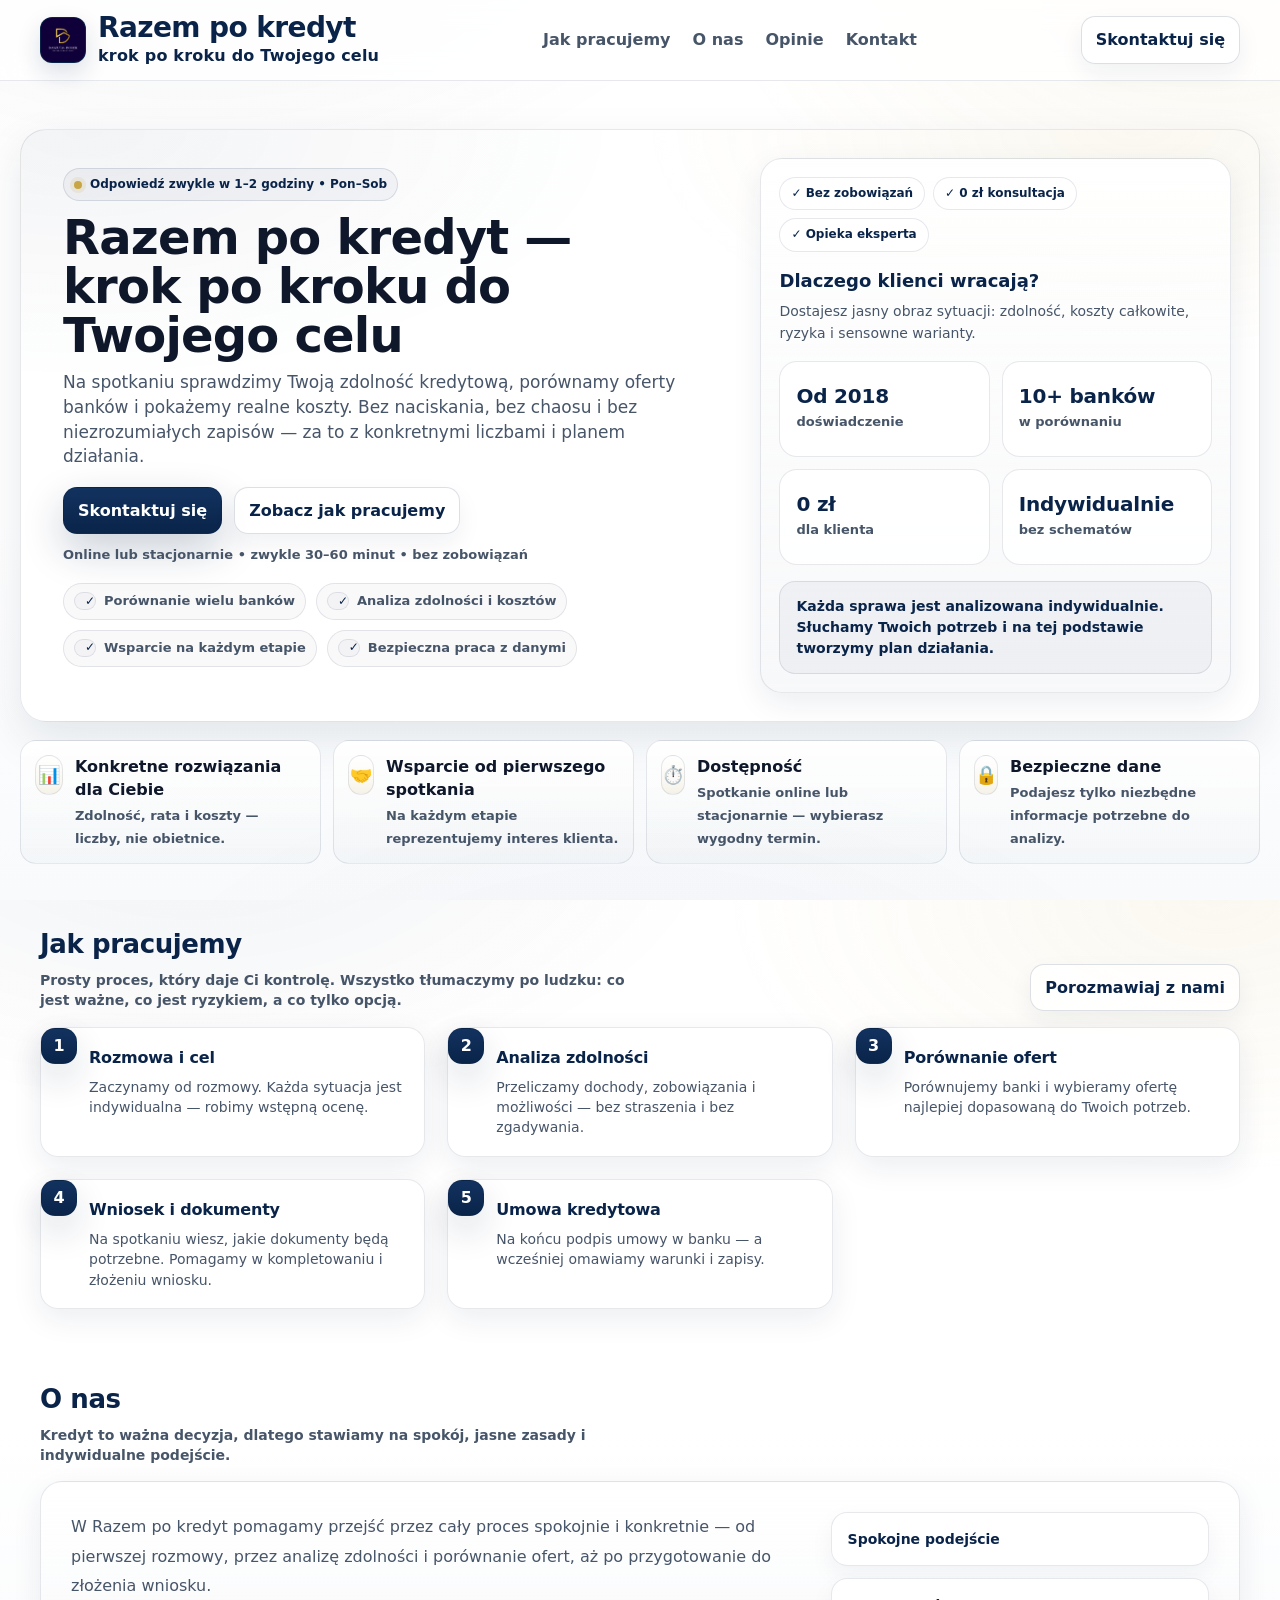
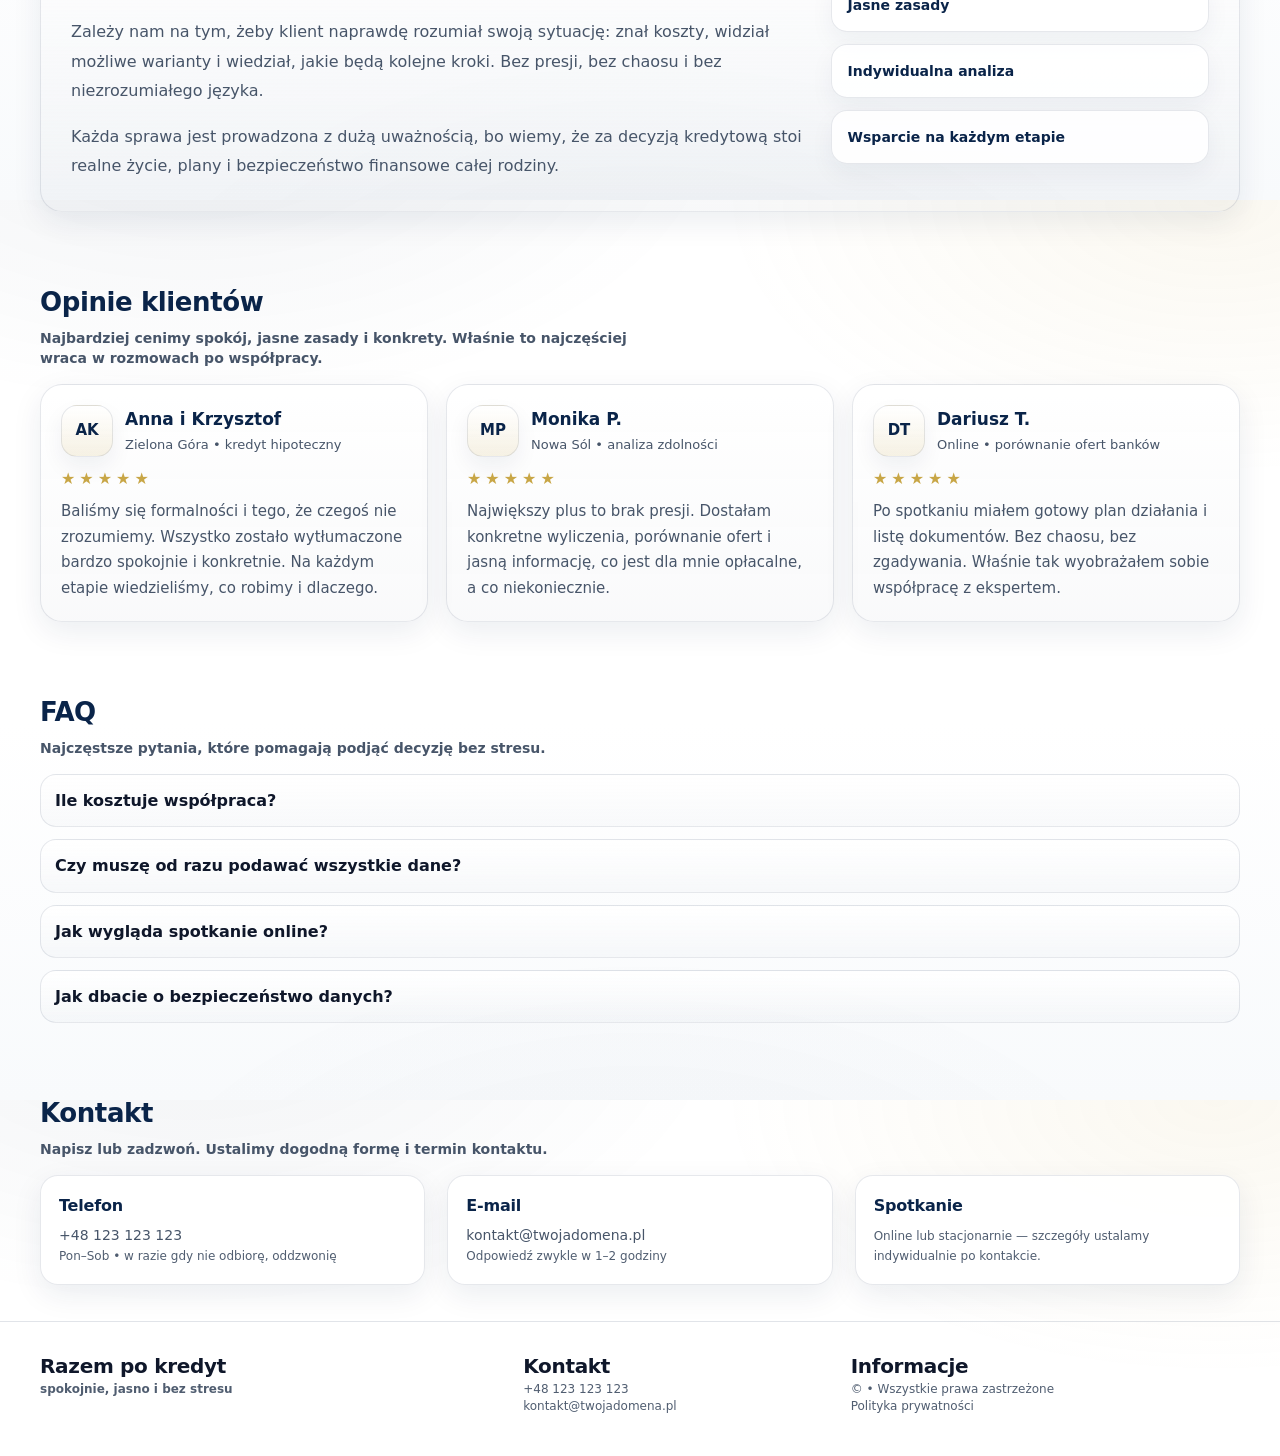
==== index.html @ 9213e297 "Update hero section headings and notes for clarity" ====
<!doctype html>
<html lang="pl">
<head>
  <meta charset="utf-8" />
  <meta name="viewport" content="width=device-width, initial-scale=1" />
  <title>Razem po kredyt — ekspert kredytowy | Wsparcie kredytowe</title>
  <meta name="description" content="Razem po kredyt — spokojne, jasne i konkretne wsparcie eksperta kredytowego. Sprawdź zdolność, porównaj oferty i podejmij świadomą decyzję." />
  <meta name="theme-color" content="#ffffff" />

  <link rel="preconnect" href="https://fonts.gstatic.com" crossorigin>
  <link rel="stylesheet" href="./assets/css/style.css" />
</head>

<body>
<header>
  <div class="container">
    <div class="nav">
      <a class="brand" href="#start" aria-label="Strona główna">
        <img src="./assets/logoJPG.jpg" alt="Razem po kredyt" class="logo" />
        <div class="brand-copy">
          <span class="brand-name">Razem po kredyt</span>
          <small>krok po kroku do Twojego celu</small>
        </div>
      </a>

      <nav aria-label="Nawigacja">
        <ul>
          <li><a href="#jak">Jak pracujemy</a></li>
          <li><a href="#o-nas">O nas</a></li>
          <li><a href="#opinie">Opinie</a></li>
          <li><a href="#kontakt">Kontakt</a></li>
        </ul>
      </nav>

      <div class="nav-actions">
        <a class="btn" href="#kontakt">Skontaktuj się</a>
      </div>
    </div>
  </div>
</header>

<main id="start">
  <!-- HERO -->
  <div class="container hero">
    <div class="hero-card">
      <div class="row grid-2 hero-grid">
        <div class="hero-inner">
          <span class="pill"><span class="dot"></span> Odpowiedź zwykle w 1–2 godziny • Pon–Sob</span>

          <h1>Razem po kredyt — krok po kroku do Twojego celu</h1>

          <p class="lead">
            Na spotkaniu sprawdzimy Twoją zdolność kredytową, porównamy oferty banków i pokażemy realne koszty.
            Bez naciskania, bez chaosu i bez niezrozumiałych zapisów — za to z konkretnymi liczbami i planem działania.
          </p>

          <div class="hero-actions">
            <a class="btn btn-primary" href="#kontakt" id="cta-book">Skontaktuj się</a>
            <a class="btn" href="#jak">Zobacz jak pracujemy</a>
          </div>

          <p class="hero-microcopy">Online lub stacjonarnie • zwykle 30–60 minut • bez zobowiązań</p>

          <div class="hero-badges" aria-label="Najważniejsze korzyści">
            <span><span class="check">✓</span>Porównanie wielu banków</span>
            <span><span class="check">✓</span>Analiza zdolności i kosztów</span>
            <span><span class="check">✓</span>Wsparcie na każdym etapie</span>
            <span><span class="check">✓</span>Bezpieczna praca z danymi</span>
          </div>
        </div>

        <aside class="hero-side">
          <div class="hero-side-panel">
            <div class="hero-trust-mini">
              <span>✓ Bez zobowiązań</span>
              <span>✓ 0 zł konsultacja</span>
              <span>✓ Opieka eksperta</span>
            </div>

            <div class="hero-panel-head">
              <h3>Dlaczego klienci wracają?</h3>
              <p>
                Dostajesz jasny obraz sytuacji: zdolność, koszty całkowite, ryzyka i sensowne warianty.
              </p>
            </div>

            <div class="hero-stats-grid" aria-label="Najważniejsze atuty">
              <div class="hero-stat">
                <b>Od 2018</b>
                <span>doświadczenie</span>
              </div>
              <div class="hero-stat">
                <b>10+ banków</b>
                <span>w porównaniu</span>
              </div>
              <div class="hero-stat">
                <b>0 zł</b>
                <span>dla klienta</span>
              </div>
              <div class="hero-stat">
                <b>Indywidualnie</b>
                <span>bez schematów</span>
              </div>
            </div>

            <div class="hero-panel-note">
              Każda sprawa jest analizowana indywidualnie. Słuchamy Twoich potrzeb i na tej podstawie tworzymy plan działania.
            </div>
          </div>
        </aside>
      </div>
    </div>

    <!-- Trust strip -->
    <div class="trust">
      <div class="trust-strip" aria-label="Zaufanie i bezpieczeństwo">
        <div class="trust-item">
          <div class="icon" aria-hidden="true">📊</div>
          <div>
            <b>Konkretne rozwiązania dla Ciebie</b>
            <span>Zdolność, rata i koszty — liczby, nie obietnice.</span>
          </div>
        </div>

        <div class="trust-item">
          <div class="icon" aria-hidden="true">🤝</div>
          <div>
            <b>Wsparcie od pierwszego spotkania</b>
            <span>Na każdym etapie reprezentujemy interes klienta.</span>
          </div>
        </div>

        <div class="trust-item">
          <div class="icon" aria-hidden="true">⏱️</div>
          <div>
            <b>Dostępność</b>
            <span>Spotkanie online lub stacjonarnie — wybierasz wygodny termin.</span>
          </div>
        </div>

        <div class="trust-item rodo">
          <div class="icon" aria-hidden="true">🔒</div>
          <div>
            <b>Bezpieczne dane</b>
            <span>Podajesz tylko niezbędne informacje potrzebne do analizy.</span>
          </div>
        </div>
      </div>
    </div>
  </div>

  <!-- JAK PRACUJEMY -->
  <section id="jak">
    <div class="container">
      <div class="section-title">
        <div>
          <h2>Jak pracujemy</h2>
          <p class="subtitle">
            Prosty proces, który daje Ci kontrolę. Wszystko tłumaczymy po ludzku: co jest ważne, co jest ryzykiem, a co tylko opcją.
          </p>
        </div>
        <a class="btn" href="#kontakt">Porozmawiaj z nami</a>
      </div>

      <div class="row grid-3 steps">
        <div class="card step">
          <h3>Rozmowa i cel</h3>
          <p>Zaczynamy od rozmowy. Każda sytuacja jest indywidualna — robimy wstępną ocenę.</p>
        </div>
        <div class="card step">
          <h3>Analiza zdolności</h3>
          <p>Przeliczamy dochody, zobowiązania i możliwości — bez straszenia i bez zgadywania.</p>
        </div>
        <div class="card step">
          <h3>Porównanie ofert</h3>
          <p>Porównujemy banki i wybieramy ofertę najlepiej dopasowaną do Twoich potrzeb.</p>
        </div>
        <div class="card step">
          <h3>Wniosek i dokumenty</h3>
          <p>Na spotkaniu wiesz, jakie dokumenty będą potrzebne. Pomagamy w kompletowaniu i złożeniu wniosku.</p>
        </div>
        <div class="card step">
          <h3>Umowa kredytowa</h3>
          <p>Na końcu podpis umowy w banku — a wcześniej omawiamy warunki i zapisy.</p>
        </div>
      </div>
    </div>
  </section>

  <!-- O NAS -->
  <section id="o-nas">
    <div class="container">
      <div class="section-title">
        <div>
          <h2>O nas</h2>
          <p class="subtitle">
            Kredyt to ważna decyzja, dlatego stawiamy na spokój, jasne zasady i indywidualne podejście.
          </p>
        </div>
      </div>

      <div class="about-card">
        <div class="about-content">
          <p>
            W Razem po kredyt pomagamy przejść przez cały proces spokojnie i konkretnie — od pierwszej rozmowy,
            przez analizę zdolności i porównanie ofert, aż po przygotowanie do złożenia wniosku.
          </p>

          <p>
            Zależy nam na tym, żeby klient naprawdę rozumiał swoją sytuację: znał koszty, widział możliwe warianty
            i wiedział, jakie będą kolejne kroki. Bez presji, bez chaosu i bez niezrozumiałego języka.
          </p>

          <p>
            Każda sprawa jest prowadzona z dużą uważnością, bo wiemy, że za decyzją kredytową stoi realne życie,
            plany i bezpieczeństwo finansowe całej rodziny.
          </p>
        </div>

        <div class="about-badges" aria-label="Najważniejsze wartości">
          <span>Spokojne podejście</span>
          <span>Jasne zasady</span>
          <span>Indywidualna analiza</span>
          <span>Wsparcie na każdym etapie</span>
        </div>
      </div>
    </div>
  </section>

  <!-- OPINIE -->
  <section id="opinie">
    <div class="container">
      <div class="section-title">
        <div>
          <h2>Opinie klientów</h2>
          <p class="subtitle">
            Najbardziej cenimy spokój, jasne zasady i konkrety. Właśnie to najczęściej wraca w rozmowach po współpracy.
          </p>
        </div>
      </div>

      <div class="testimonials-grid">
        <article class="testimonial-card">
          <div class="testimonial-top">
            <div class="testimonial-avatar" aria-hidden="true">AK</div>
            <div>
              <h3>Anna i Krzysztof</h3>
              <p class="testimonial-meta">Zielona Góra • kredyt hipoteczny</p>
            </div>
          </div>

          <div class="testimonial-stars" aria-label="Ocena 5 na 5">
            <span>★</span><span>★</span><span>★</span><span>★</span><span>★</span>
          </div>

          <p class="testimonial-text">
            Baliśmy się formalności i tego, że czegoś nie zrozumiemy. Wszystko zostało wytłumaczone bardzo spokojnie i konkretnie.
            Na każdym etapie wiedzieliśmy, co robimy i dlaczego.
          </p>
        </article>

        <article class="testimonial-card">
          <div class="testimonial-top">
            <div class="testimonial-avatar" aria-hidden="true">MP</div>
            <div>
              <h3>Monika P.</h3>
              <p class="testimonial-meta">Nowa Sól • analiza zdolności</p>
            </div>
          </div>

          <div class="testimonial-stars" aria-label="Ocena 5 na 5">
            <span>★</span><span>★</span><span>★</span><span>★</span><span>★</span>
          </div>

          <p class="testimonial-text">
            Największy plus to brak presji. Dostałam konkretne wyliczenia, porównanie ofert i jasną informację,
            co jest dla mnie opłacalne, a co niekoniecznie.
          </p>
        </article>

        <article class="testimonial-card">
          <div class="testimonial-top">
            <div class="testimonial-avatar" aria-hidden="true">DT</div>
            <div>
              <h3>Dariusz T.</h3>
              <p class="testimonial-meta">Online • porównanie ofert banków</p>
            </div>
          </div>

          <div class="testimonial-stars" aria-label="Ocena 5 na 5">
            <span>★</span><span>★</span><span>★</span><span>★</span><span>★</span>
          </div>

          <p class="testimonial-text">
            Po spotkaniu miałem gotowy plan działania i listę dokumentów. Bez chaosu, bez zgadywania.
            Właśnie tak wyobrażałem sobie współpracę z ekspertem.
          </p>
        </article>
      </div>
    </div>
  </section>

  <!-- FAQ -->
  <section id="faq">
    <div class="container">
      <div class="section-title">
        <div>
          <h2>FAQ</h2>
          <p class="subtitle">Najczęstsze pytania, które pomagają podjąć decyzję bez stresu.</p>
        </div>
      </div>

      <div class="row gap12">
        <details>
          <summary>Ile kosztuje współpraca?</summary>
          <p>Konsultacja jest bezpłatna. Wynagrodzenie pokrywa bank — dla klienta to 0 zł.</p>
        </details>
        <details>
          <summary>Czy muszę od razu podawać wszystkie dane?</summary>
          <p>Nie. Na start wystarczą ogólne informacje — resztę doprecyzujemy na spotkaniu.</p>
        </details>
        <details>
          <summary>Jak wygląda spotkanie online?</summary>
          <p>Spotkanie online lub stacjonarnie wygląda tak samo: analizujemy sytuację, liczymy zdolność i ustalamy kolejne kroki.</p>
        </details>
        <details>
          <summary>Jak dbacie o bezpieczeństwo danych?</summary>
          <p>Dane wykorzystujemy wyłącznie do przygotowania analizy i przedstawienia ofert. Przekazujesz tylko tyle, ile jest potrzebne.</p>
        </details>
      </div>
    </div>
  </section>

  <!-- CONTACT -->
  <section id="kontakt">
    <div class="container">
      <div class="section-title">
        <div>
          <h2>Kontakt</h2>
          <p class="subtitle">Napisz lub zadzwoń. Ustalimy dogodną formę i termin kontaktu.</p>
        </div>
      </div>

      <div class="row grid-3">
        <div class="card">
          <h3>Telefon</h3>
          <p><a class="mutedlink" href="tel:+48123123123">+48 123 123 123</a><br><span class="tiny">Pon–Sob • w razie gdy nie odbiorę, oddzwonię</span></p>
        </div>
        <div class="card">
          <h3>E-mail</h3>
          <p><a class="mutedlink" href="mailto:kontakt@twojadomena.pl">kontakt@twojadomena.pl</a><br><span class="tiny">Odpowiedź zwykle w 1–2 godziny</span></p>
        </div>
        <div class="card">
          <h3>Spotkanie</h3>
          <p><span class="tiny">Online lub stacjonarnie — szczegóły ustalamy indywidualnie po kontakcie.</span></p>
        </div>
      </div>
    </div>
  </section>
</main>

<footer>
  <div class="container">
    <div class="footer-grid">
      <div>
        <b>Razem po kredyt</b>
        <div class="tiny"><strong>spokojnie, jasno i bez stresu</strong></div>
      </div>

      <div>
        <b>Kontakt</b>
        <div class="tiny">
          <a class="mutedlink" href="tel:+48123123123">+48 123 123 123</a><br>
          <a class="mutedlink" href="mailto:kontakt@twojadomena.pl">kontakt@twojadomena.pl</a>
        </div>
      </div>

      <div>
        <b>Informacje</b>
        <div class="tiny">
          © <span id="year"></span> • Wszystkie prawa zastrzeżone<br>
          <a class="mutedlink" href="./polityka-prywatnosci/">Polityka prywatności</a>
        </div>
      </div>
    </div>
  </div>
</footer>

<a id="toTop" class="btn top" href="#start" aria-label="Do góry">↑ Do góry</a>

<script src="./assets/js/main.js"></script>
</body>
</html>
---- assets/css/style.css ----
:root{
  --bg: #ffffff;
  --surface: #ffffff;
  --surface2: #f8fafc;
  --text: #0f172a;
  --muted: #475569;
  --line: rgba(10,36,73,.12);

  --accent: #0a2449;
  --accent2: #c8a646;
  --accent-soft: rgba(10,36,73,.06);
  --accent-soft-2: rgba(200,166,70,.10);

  --shadow: 0 18px 45px rgba(10,36,73,.10);
  --shadow2: 0 10px 30px rgba(10,36,73,.08);

  --radius: 18px;
  --radius2: 26px;
  --max: 1240px;
}

* { box-sizing: border-box; }
html, body { height: 100%; }

body{
  margin: 0;
  font-family: ui-sans-serif, system-ui, -apple-system, Segoe UI, Roboto, "Helvetica Neue", Arial, "Noto Sans", "Liberation Sans", sans-serif;
  color: var(--text);
  background:
    radial-gradient(900px 500px at 15% -10%, rgba(10,36,73,.06), transparent 60%),
    radial-gradient(900px 500px at 95% 0%, rgba(200,166,70,.08), transparent 55%),
    radial-gradient(1000px 600px at 50% 120%, rgba(10,36,73,.04), transparent 55%),
    linear-gradient(180deg, #ffffff 0%, #ffffff 58%, #f8fafc 100%);
  line-height: 1.45;
}

a { color: inherit; text-decoration: none; }
a:hover { text-decoration: underline; }

.container{ max-width: var(--max); margin: 0 auto; padding: 0 20px; }
.row{ display: grid; gap: 22px; }
.grid-2{ grid-template-columns: minmax(0, 1.18fr) minmax(340px, .82fr); }
.grid-3{ grid-template-columns: repeat(3, 1fr); }
.grid-4{ grid-template-columns: repeat(4, 1fr); }

@media (max-width: 980px){
  .grid-2, .grid-3, .grid-4 { grid-template-columns: 1fr; }
}

/* small helpers */
.m0{ margin: 0; }
.mt8{ margin-top: 8px; }
.mt14{ margin-top: 14px; }
.mt18{ margin-top: 18px; }
.mb10{ margin-bottom: 10px; }
.mb14{ margin-bottom: 14px; }
.op75{ opacity: .75; }
.gap12{ gap: 12px; }
.center{ justify-content: center; }

/* Header */
header{
  position: sticky;
  top: 0;
  z-index: 50;
  background: rgba(255,255,255,.82);
  backdrop-filter: blur(12px);
  border-bottom: 1px solid rgba(10,36,73,.10);
}

.nav{
  display:flex;
  align-items:center;
  justify-content:space-between;
  padding: 14px 0;
  gap: 16px;
}

.brand{
  display:flex;
  align-items:center;
  gap: 12px;
  font-weight: 600;
  letter-spacing: .2px;
  min-width: 0;
  flex-shrink: 0;
}

.logo{
  width: 46px;
  height: 46px;
  object-fit: cover;
  border-radius: 12px;
  box-shadow: 0 10px 24px rgba(10,36,73,.14);
  border: 1px solid rgba(10,36,73,.10);
  background: #0a2449;
  flex-shrink: 0;
}

.brand-copy{
  display:flex;
  flex-direction:column;
  min-width: 0;
}

.brand-name{
  font-size: 28px;
  line-height: 1;
  font-weight: 600;
  letter-spacing: -0.6px;
  color: var(--accent);
}

.brand small{
  display:block;
  font-size: 16px;
  line-height: 1.25;
  max-width: 460px;
  color: var(--accent);
  opacity: 1;
  font-weight: 600;
  margin-top: 4px;
}

.nav nav{
  flex: 1;
  display: flex;
  justify-content: center;
  min-width: 0;
}

nav ul{
  list-style:none;
  display:flex;
  gap: 6px;
  padding:0;
  margin:0;
  align-items:center;
  color: var(--muted);
  font-weight: 650;
  flex-wrap: nowrap;
}

nav ul a{
  padding: 8px 8px;
  border-radius: 10px;
}

nav ul a:hover{
  background: rgba(10,36,73,.06);
  text-decoration:none;
  color: var(--accent);
}

.nav-actions{
  display:flex;
  gap: 10px;
  align-items:center;
  flex-shrink: 0;
}

@media (max-width: 980px){
  nav ul{ display:none; }
  .brand-name{ font-size: 22px; }
  .brand small{ font-size: 14px; max-width: 260px; }
}

/* Buttons */
.btn{
  display:inline-flex;
  align-items:center;
  justify-content:center;
  gap: 10px;
  padding: 11px 14px;
  border-radius: 14px;
  border: 1px solid rgba(10,36,73,.14);
  background: rgba(255,255,255,.82);
  color: var(--accent);
  font-weight: 760;
  cursor: pointer;
  transition: transform .08s ease, background .15s ease, border-color .15s ease, box-shadow .15s ease;
  user-select:none;
  white-space: nowrap;
  box-shadow: 0 10px 24px rgba(10,36,73,.06);
}

.btn:hover:not(.btn-primary){
  background: rgba(10,36,73,.04);
  border-color: rgba(10,36,73,.25);
  text-decoration:none;
}

.btn:active{
  transform: translateY(1px);
}

.btn-primary{
  background: linear-gradient(180deg, #12325f, #0a2449);
  border-color: rgba(10,36,73,.45);
  color: #ffffff;
  box-shadow: 0 16px 40px rgba(10,36,73,.22);
}

.btn-primary:hover{
  background: linear-gradient(180deg, #1a4276, #0d2d59);
  border-color: rgba(10,36,73,.45);
  color: #ffffff;
  box-shadow: 0 16px 40px rgba(10,36,73,.22);
  text-decoration:none;
}

/* Pills / badges */
.pill{
  display:inline-flex;
  align-items:center;
  gap: 8px;
  padding: 7px 10px;
  border-radius: 999px;
  border: 1px solid rgba(10,36,73,.12);
  background: rgba(10,36,73,.04);
  color: var(--accent);
  font-weight: 700;
  font-size: 12px;
}

.dot{
  width: 8px;
  height: 8px;
  border-radius: 99px;
  background: var(--accent2);
  box-shadow: 0 0 0 4px rgba(200,166,70,.14);
}

/* Hero */
.hero{
  padding: 48px 0 26px;
}

.hero-card{
  border: 1px solid rgba(10,36,73,.10);
  border-radius: var(--radius2);
  background:
    radial-gradient(900px 420px at 5% 0%, rgba(10,36,73,.05), transparent 60%),
    radial-gradient(900px 420px at 90% 0%, rgba(200,166,70,.08), transparent 55%),
    rgba(255,255,255,.92);
  box-shadow: var(--shadow);
  overflow: hidden;
}

.hero-grid,
.hero-inner,
.hero-side{
  min-width: 0;
}

.hero-inner{
  padding: 38px 42px;
}

@media (max-width: 980px){
  .hero-inner{ padding: 22px; }
}

h1{
  margin: 12px 0 10px;
  font-size: 48px;
  font-weight: 600;
  line-height: 1.02;
  letter-spacing: -0.8px;
  max-width: 17ch;
}

@media (max-width: 980px){
  h1{
    font-size: 38px;
    max-width: none;
  }
}

.lead{
  color: var(--muted);
  font-size: 17px;
  max-width: 62ch;
  margin: 0 0 18px;
}

.hero-actions{
  display:flex;
  gap: 12px;
  flex-wrap: wrap;
  margin-top: 18px;
}

.hero-microcopy{
  margin: 12px 0 0;
  color: var(--muted);
  font-size: 13px;
  font-weight: 600;
}

.hero-badges{
  margin-top: 18px;
  display:flex;
  gap: 10px;
  flex-wrap: wrap;
  align-items:center;
  color: var(--muted);
  font-weight: 650;
  font-size: 13px;
}

.hero-badges span{
  display:inline-flex;
  gap: 8px;
  align-items:center;
  padding: 8px 10px;
  border-radius: 999px;
  border: 1px solid rgba(10,36,73,.10);
  background: rgba(10,36,73,.025);
}

.check{
  width: 18px;
  height: 18px;
  border-radius: 7px;
  background: rgba(200,166,70,.16);
  border: 1px solid rgba(200,166,70,.26);
  display:inline-grid;
  place-items:center;
  font-size: 12px;
  color: var(--accent);
}

.hero-side{
  padding: 28px 28px 28px 0;
}

@media (max-width: 980px){
  .hero-side{ padding: 0 22px 22px; }
}

/* Hero side panel */
.hero-side-panel{
  display:flex;
  flex-direction:column;
  gap: 16px;
  padding: 18px;
  border-radius: 22px;
  border: 1px solid rgba(10,36,73,.10);
  background: linear-gradient(180deg, rgba(255,255,255,.96), rgba(10,36,73,.03));
  box-shadow: var(--shadow2);
}

.hero-trust-mini{
  display:flex;
  flex-wrap: wrap;
  gap: 8px;
}

.hero-trust-mini span{
  font-size: 12px;
  padding: 7px 11px;
  border-radius: 999px;
  background: rgba(255,255,255,.88);
  border: 1px solid rgba(10,36,73,.10);
  color: var(--accent);
  font-weight: 700;
}

.hero-panel-head h3{
  margin: 0 0 6px;
  font-size: 18px;
  color: var(--accent);
}

.hero-panel-head p{
  margin: 0;
  color: var(--muted);
  font-size: 14px;
  line-height: 1.6;
}

.hero-stats-grid{
  display:grid;
  grid-template-columns: repeat(2, 1fr);
  gap: 12px;
}

.hero-stat{
  min-height: 96px;
  border-radius: 18px;
  border: 1px solid rgba(10,36,73,.10);
  background: rgba(255,255,255,.86);
  padding: 18px 16px;
  display:flex;
  flex-direction:column;
  justify-content:center;
}

.hero-stat b{
  display:block;
  font-size: 20px;
  line-height: 1.1;
  letter-spacing: -0.2px;
  margin-bottom: 6px;
  color: var(--accent);
}

.hero-stat span{
  color: var(--muted);
  font-weight: 650;
  font-size: 13px;
}

.hero-panel-note{
  padding: 14px 16px;
  border-radius: 16px;
  border: 1px solid rgba(10,36,73,.10);
  background: rgba(10,36,73,.04);
  color: var(--accent);
  font-size: 14px;
  font-weight: 700;
  line-height: 1.5;
}

/* Sections */
section{
  padding: 36px 0;
}

.section-title{
  display:flex;
  align-items:flex-end;
  justify-content:space-between;
  gap: 16px;
  margin-bottom: 16px;
}

h2{
  margin: 0;
  font-size: 26px;
  letter-spacing: -0.4px;
}

.subtitle{
  color: var(--muted);
  max-width: 62ch;
  margin: 6px 0 0;
  font-size: 14px;
  font-weight: 600;
}

.section-title h2,
.card h3{
  color: var(--accent);
}

.card{
  border-radius: var(--radius);
  border: 1px solid rgba(10,36,73,.10);
  background: rgba(255,255,255,.90);
  padding: 18px;
  box-shadow: var(--shadow2);
}

.card h3{
  margin: 0 0 8px;
  font-size: 16px;
  letter-spacing: -0.2px;
}

.card p{
  margin: 0;
  color: var(--muted);
  font-size: 14px;
}

/* Trust strip */
.trust{
  padding-top: 18px;
}

.trust-strip{
  display:grid;
  grid-template-columns: repeat(4, 1fr);
  gap: 12px;
}

@media (max-width: 980px){
  .trust-strip{ grid-template-columns: 1fr; }
}

.trust-item{
  border-radius: 16px;
  border: 1px solid rgba(10,36,73,.10);
  background: linear-gradient(180deg, rgba(255,255,255,.96), rgba(10,36,73,.02));
  padding: 14px;
  display:flex;
  gap: 12px;
  align-items:flex-start;
}

.icon{
  width: 40px;
  height: 40px;
  border-radius: 14px;
  display:grid;
  place-items:center;
  border: 1px solid rgba(10,36,73,.10);
  background: linear-gradient(180deg, rgba(255,255,255,.96), rgba(200,166,70,.10));
  font-size: 18px;
}

.trust-item b{
  display:block;
  margin-bottom: 2px;
}

.trust-item span{
  color: var(--muted);
  font-size: 13px;
  font-weight: 600;
}

/* Steps */
.steps{
  counter-reset: step;
}

.step{
  position: relative;
  padding-left: 48px;
}

.step::before{
  counter-increment: step;
  content: counter(step);
  position:absolute;
  left: 0;
  top: 0;
  width: 34px;
  height: 34px;
  border-radius: 14px;
  display:grid;
  place-items:center;
  font-weight: 850;
  color: #fff;
  background: linear-gradient(180deg, #12325f, #0a2449);
  border: 1px solid rgba(10,36,73,.20);
  box-shadow: 0 16px 35px rgba(10,36,73,.14);
}

/* O nas */
.about-card{
  display:grid;
  grid-template-columns: minmax(0, 1.45fr) minmax(240px, .75fr);
  gap: 28px;
  align-items:start;
  border-radius: 22px;
  border: 1px solid rgba(10,36,73,.10);
  background: linear-gradient(180deg, rgba(255,255,255,.97), rgba(10,36,73,.03));
  padding: 30px;
  box-shadow: var(--shadow2);
}

.about-content{
  min-width: 0;
}

.about-card p{
  margin: 0 0 16px;
  color: var(--muted);
  font-size: 16px;
  line-height: 1.85;
  max-width: none;
}

.about-card p:last-of-type{
  margin-bottom: 0;
}

.about-badges{
  display:flex;
  flex-direction:column;
  gap: 12px;
  align-self:stretch;
}

.about-badges span{
  display:flex;
  align-items:center;
  justify-content:flex-start;
  min-height: 54px;
  padding: 12px 16px;
  border-radius: 16px;
  border: 1px solid rgba(10,36,73,.10);
  background: rgba(255,255,255,.88);
  color: var(--accent);
  font-size: 14px;
  font-weight: 800;
  box-shadow: 0 10px 24px rgba(10,36,73,.05);
}

@media (max-width: 980px){
  .about-card{
    grid-template-columns: 1fr;
  }

  .about-badges{
    margin-top: 4px;
  }
}

@media (max-width: 640px){
  .about-card{
    padding: 22px;
  }
}

/* Opinions */
.testimonials-grid{
  display:grid;
  grid-template-columns: repeat(3, 1fr);
  gap: 18px;
}

.testimonial-card{
  border-radius: 22px;
  border: 1px solid rgba(10,36,73,.10);
  background: linear-gradient(180deg, rgba(255,255,255,.97), rgba(10,36,73,.025));
  padding: 20px;
  box-shadow: var(--shadow2);
}

.testimonial-top{
  display:flex;
  align-items:center;
  gap: 12px;
  margin-bottom: 14px;
}

.testimonial-avatar{
  width: 52px;
  height: 52px;
  border-radius: 16px;
  display:grid;
  place-items:center;
  font-weight: 800;
  font-size: 15px;
  color: var(--accent);
  background: linear-gradient(180deg, rgba(255,255,255,.96), rgba(200,166,70,.14));
  border: 1px solid rgba(10,36,73,.10);
  box-shadow: 0 10px 22px rgba(10,36,73,.06);
  flex-shrink: 0;
}

.testimonial-card h3{
  margin: 0 0 4px;
  font-size: 17px;
  color: var(--accent);
}

.testimonial-meta{
  margin: 0;
  font-size: 13px;
  color: var(--muted);
}

.testimonial-stars{
  display:flex;
  gap: 4px;
  margin-bottom: 12px;
  color: var(--accent2);
  font-size: 16px;
  line-height: 1;
}

.testimonial-text{
  margin: 0;
  color: var(--muted);
  font-size: 15px;
  line-height: 1.7;
}

@media (max-width: 980px){
  .testimonials-grid{
    grid-template-columns: 1fr;
  }
}

/* FAQ */
details{
  border-radius: 16px;
  border: 1px solid rgba(10,36,73,.10);
  background: linear-gradient(180deg, rgba(255,255,255,.96), rgba(10,36,73,.02));
  padding: 14px;
}

summary{
  cursor: pointer;
  font-weight: 820;
  list-style: none;
}

summary::-webkit-details-marker{
  display:none;
}

details p{
  margin: 10px 0 0;
  color: var(--muted);
  font-size: 14px;
}

/* Footer */
footer{
  border-top: 1px solid var(--line);
  padding: 30px 0 40px;
  color: var(--muted);
}

.footer-grid{
  display:grid;
  grid-template-columns: 1.2fr .8fr 1fr;
  gap: 16px;
}

@media (max-width: 980px){
  .footer-grid{ grid-template-columns: 1fr; }
}

.footer-grid b{
  color: var(--text);
  font-size: 20px;
  letter-spacing: -0.3px;
}

.tiny{
  font-size: 12px;
  opacity: .95;
  line-height: 1.45;
}

.mutedlink{
  color: var(--muted);
}

.mutedlink:hover{
  color: var(--text);
  text-decoration:none;
}

/* To top */
.top{
  position: fixed;
  right: 16px;
  bottom: 16px;
  display:none;
}

.top.show{
  display:inline-flex;
}

/* Privacy */
.legal{
  max-width: 860px;
  margin: 0 auto;
}

.legal.paper{
  background: #fff;
  color: #0c1222;
  border-radius: 16px;
  padding: 26px 22px;
  box-shadow: 0 18px 50px rgba(10,36,73,.14);
}

.legal h1{
  font-size: 26px;
  line-height: 1.15;
  margin: 0 0 14px;
}

.legal h2{
  font-size: 16px;
  line-height: 1.25;
  margin: 22px 0 10px;
  padding-top: 14px;
  border-top: 1px solid #e6e8ee;
}

.legal p{
  margin: 0 0 12px;
  font-size: 14px;
  line-height: 1.7;
  color: #0c1222;
}

.legal ul{
  margin: 0 0 12px;
  padding-left: 18px;
  font-size: 14px;
  line-height: 1.7;
}

.legal li{
  margin: 6px 0;
}

.legal strong{
  font-weight: 700;
}

.legal .muted,
.legal .small{
  color: #6b7280 !important;
  font-size: 12px !important;
}

@media (max-width: 520px){
  .legal.paper{
    padding: 20px 16px;
    border-radius: 14px;
  }

  .legal h1{
    font-size: 22px;
  }
}
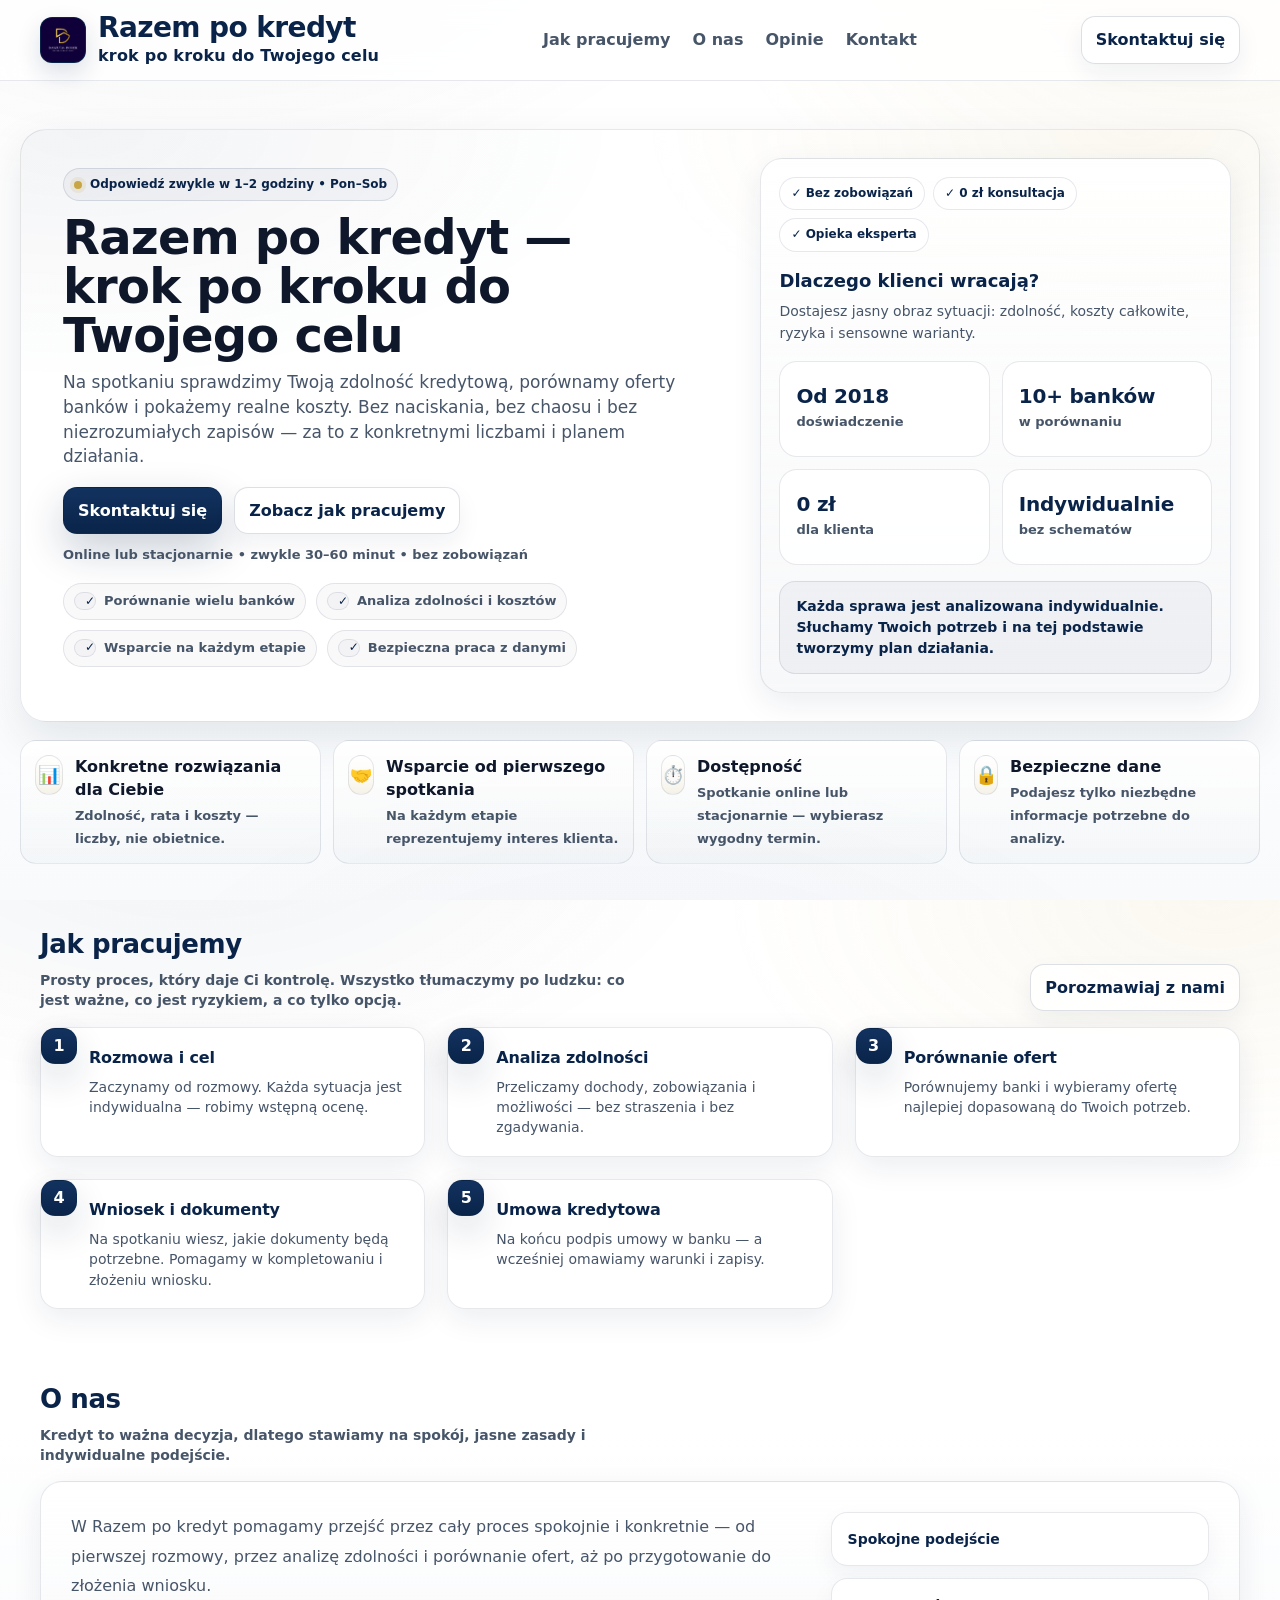
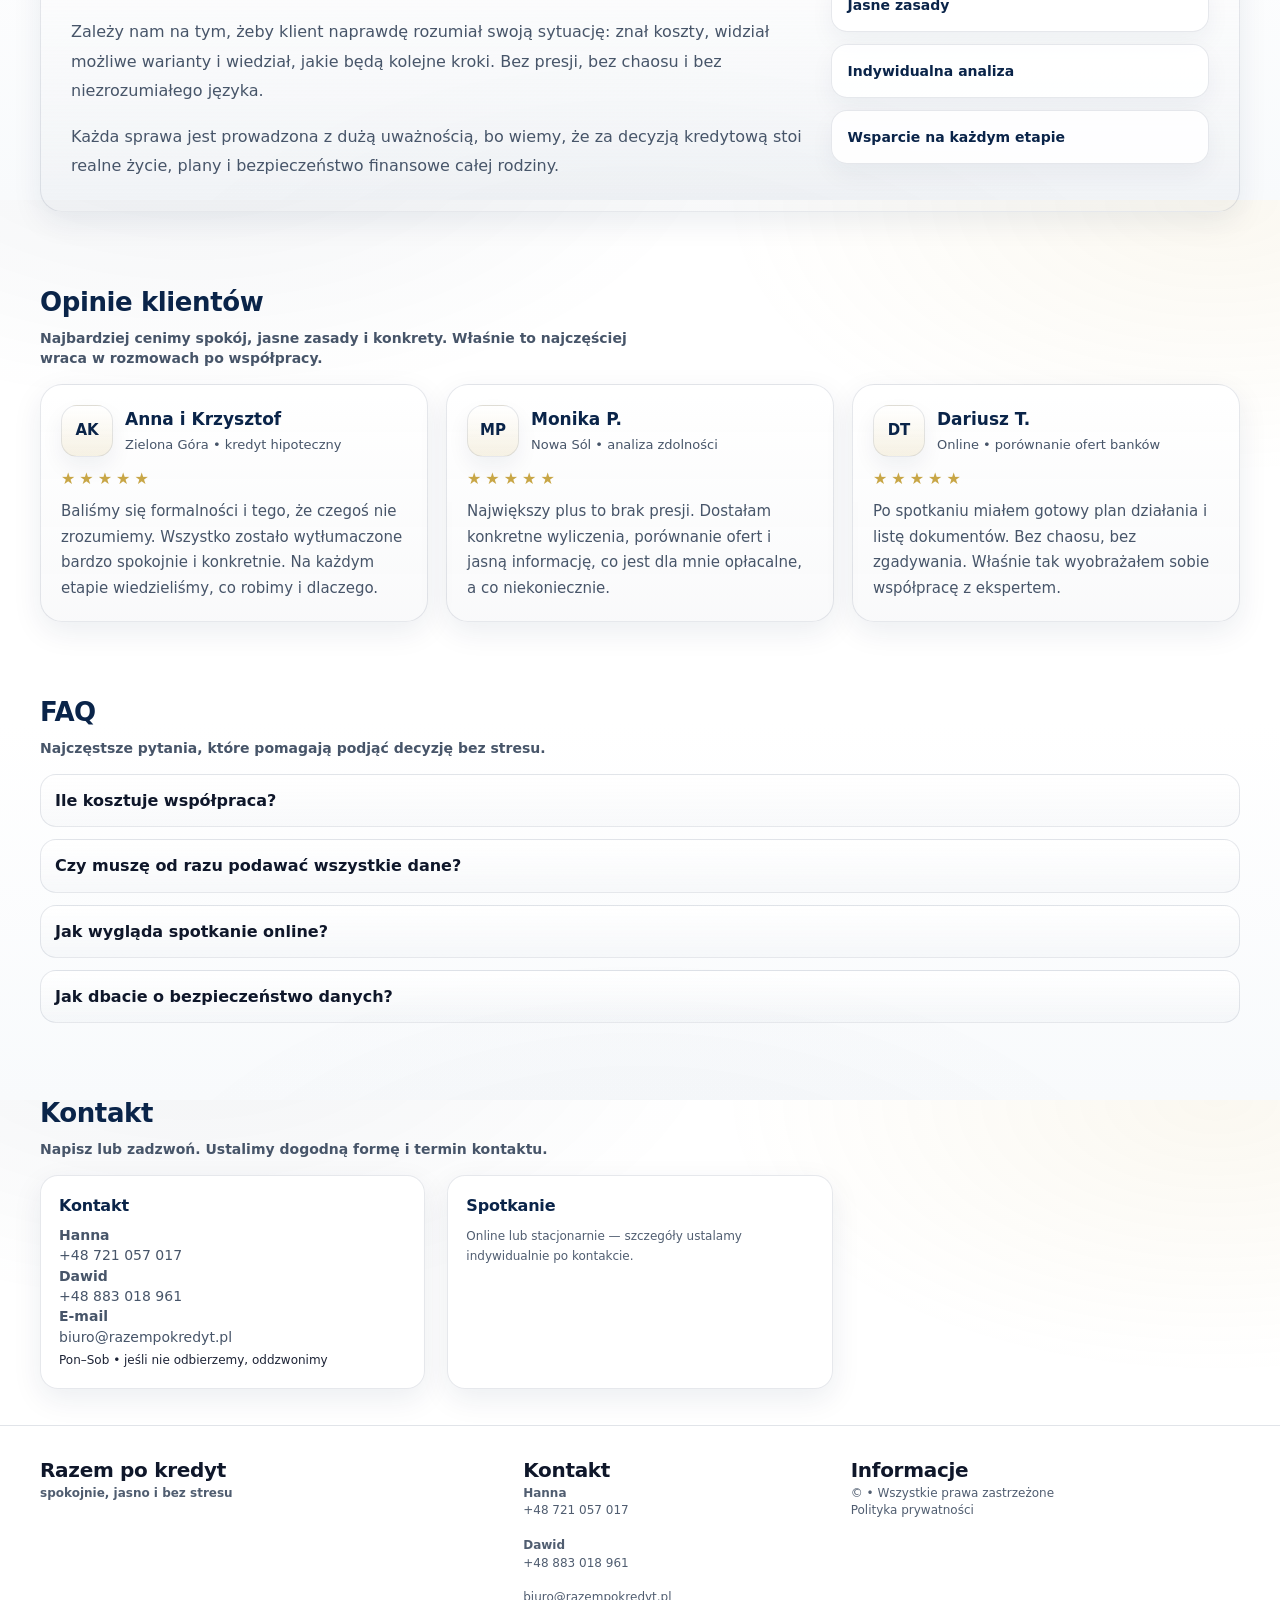
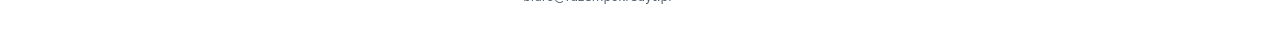
==== commit c49cbcb1: "Update contact information and section layout" ====
--- a/index.html
+++ b/index.html
@@ -341,27 +341,45 @@
         </div>
       </div>
 
-      <div class="row grid-3">
-        <div class="card">
-          <h3>Telefon</h3>
-          <p><a class="mutedlink" href="tel:+48123123123">+48 123 123 123</a><br><span class="tiny">Pon–Sob • w razie gdy nie odbiorę, oddzwonię</span></p>
-        </div>
-        <div class="card">
-          <h3>E-mail</h3>
-          <p><a class="mutedlink" href="mailto:kontakt@twojadomena.pl">kontakt@twojadomena.pl</a><br><span class="tiny">Odpowiedź zwykle w 1–2 godziny</span></p>
-        </div>
-        <div class="card">
-          <h3>Spotkanie</h3>
-          <p><span class="tiny">Online lub stacjonarnie — szczegóły ustalamy indywidualnie po kontakcie.</span></p>
-        </div>
-      </div>
-    </div>
-  </section>
+<div class="row grid-3">
+  <div class="card">
+    <h3>Kontakt</h3>
+
+    <p>
+      <strong>Hanna</strong><br>
+      <a class="mutedlink" href="tel:+48721057017">+48 721 057 017</a>
+    </p>
+
+    <p>
+      <strong>Dawid</strong><br>
+      <a class="mutedlink" href="tel:+48883018961">+48 883 018 961</a>
+    </p>
+
+    <p>
+      <strong>E-mail</strong><br>
+      <a class="mutedlink" href="mailto:biuro@razempokredyt.pl">biuro@razempokredyt.pl</a>
+    </p>
+
+    <span class="tiny">Pon–Sob • jeśli nie odbierzemy, oddzwonimy</span>
+  </div>
+
+  <div class="card">
+    <h3>Spotkanie</h3>
+    <p>
+      <span class="tiny">
+        Online lub stacjonarnie — szczegóły ustalamy indywidualnie po kontakcie.
+      </span>
+    </p>
+  </div>
+</div>
+</div>
+</section>
 </main>
 
 <footer>
   <div class="container">
     <div class="footer-grid">
+      
       <div>
         <b>Razem po kredyt</b>
         <div class="tiny"><strong>spokojnie, jasno i bez stresu</strong></div>
@@ -370,8 +388,13 @@
       <div>
         <b>Kontakt</b>
         <div class="tiny">
-          <a class="mutedlink" href="tel:+48123123123">+48 123 123 123</a><br>
-          <a class="mutedlink" href="mailto:kontakt@twojadomena.pl">kontakt@twojadomena.pl</a>
+          <strong>Hanna</strong><br>
+          <a class="mutedlink" href="tel:+48721057017">+48 721 057 017</a><br><br>
+
+          <strong>Dawid</strong><br>
+          <a class="mutedlink" href="tel:+48883018961">+48 883 018 961</a><br><br>
+
+          <a class="mutedlink" href="mailto:biuro@razempokredyt.pl">biuro@razempokredyt.pl</a>
         </div>
       </div>
 
@@ -382,10 +405,10 @@
           <a class="mutedlink" href="./polityka-prywatnosci/">Polityka prywatności</a>
         </div>
       </div>
+
     </div>
   </div>
 </footer>
-
 <a id="toTop" class="btn top" href="#start" aria-label="Do góry">↑ Do góry</a>
 
 <script src="./assets/js/main.js"></script>
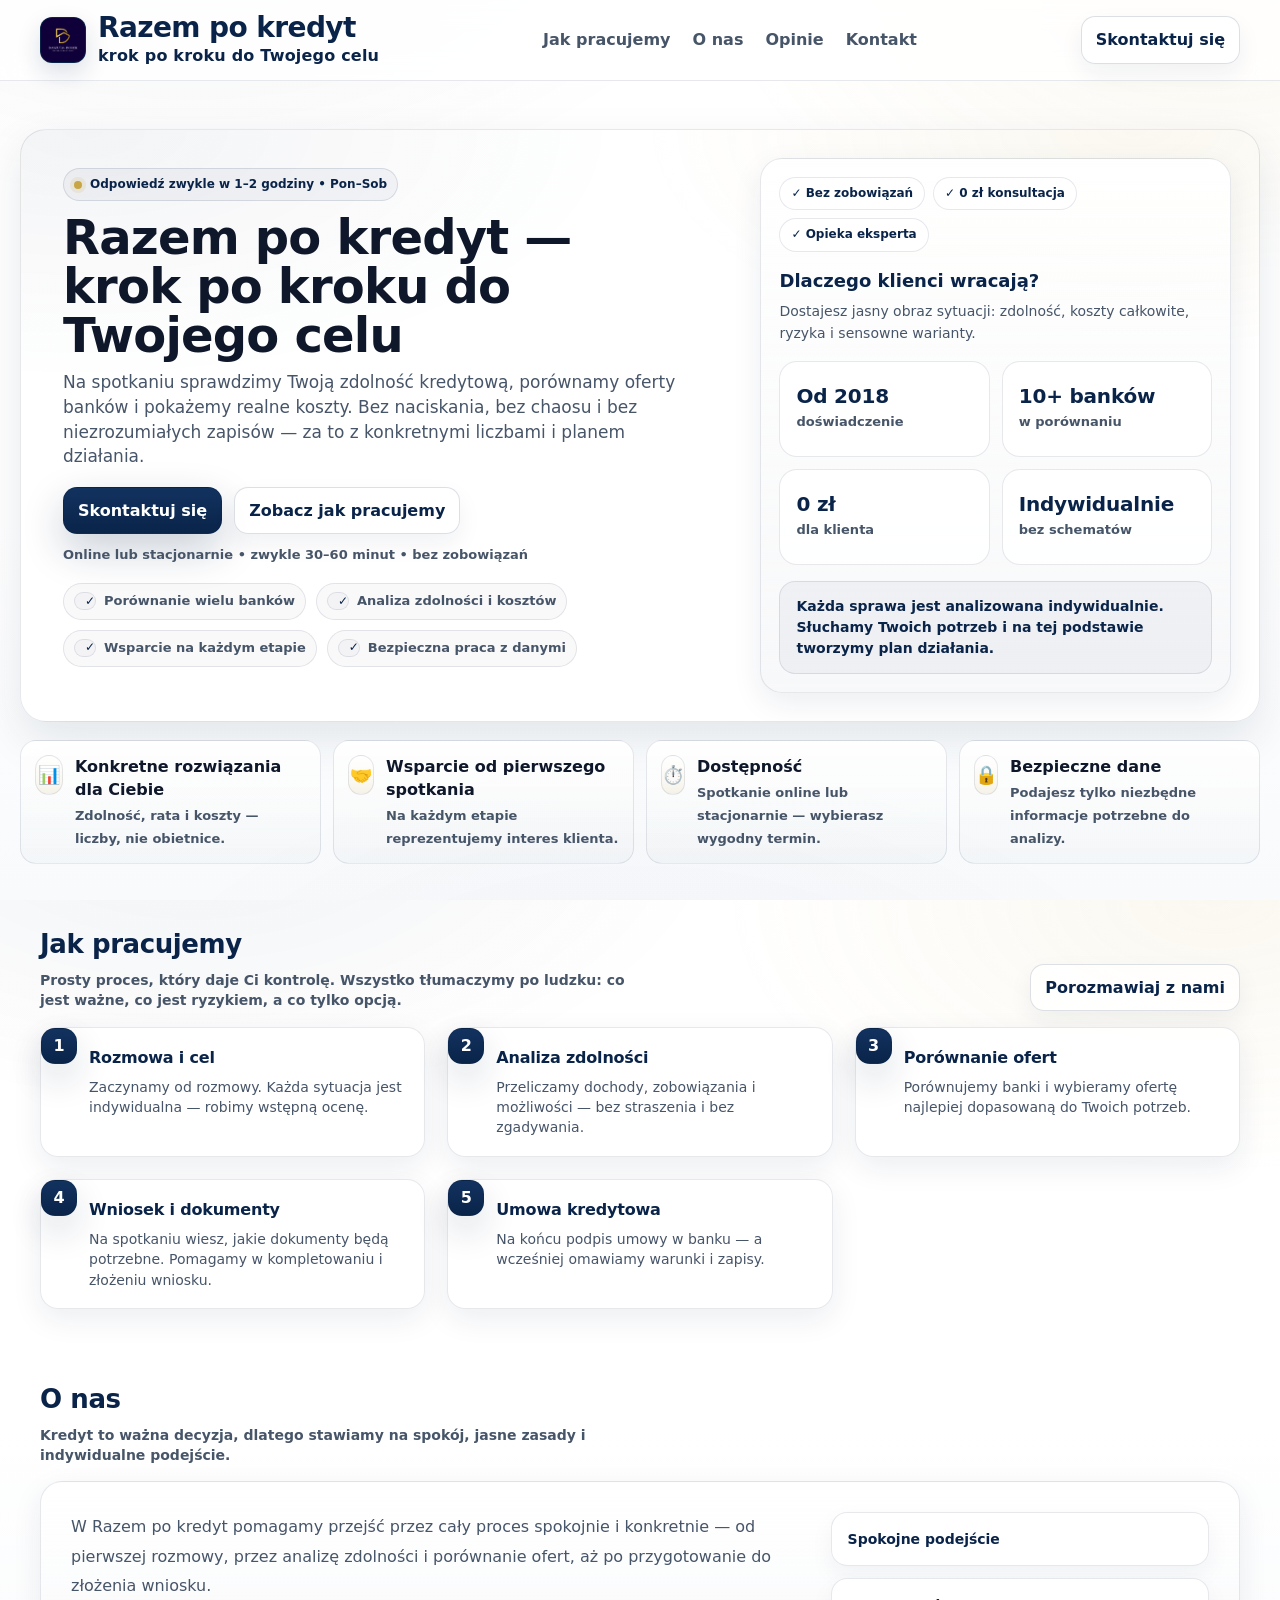
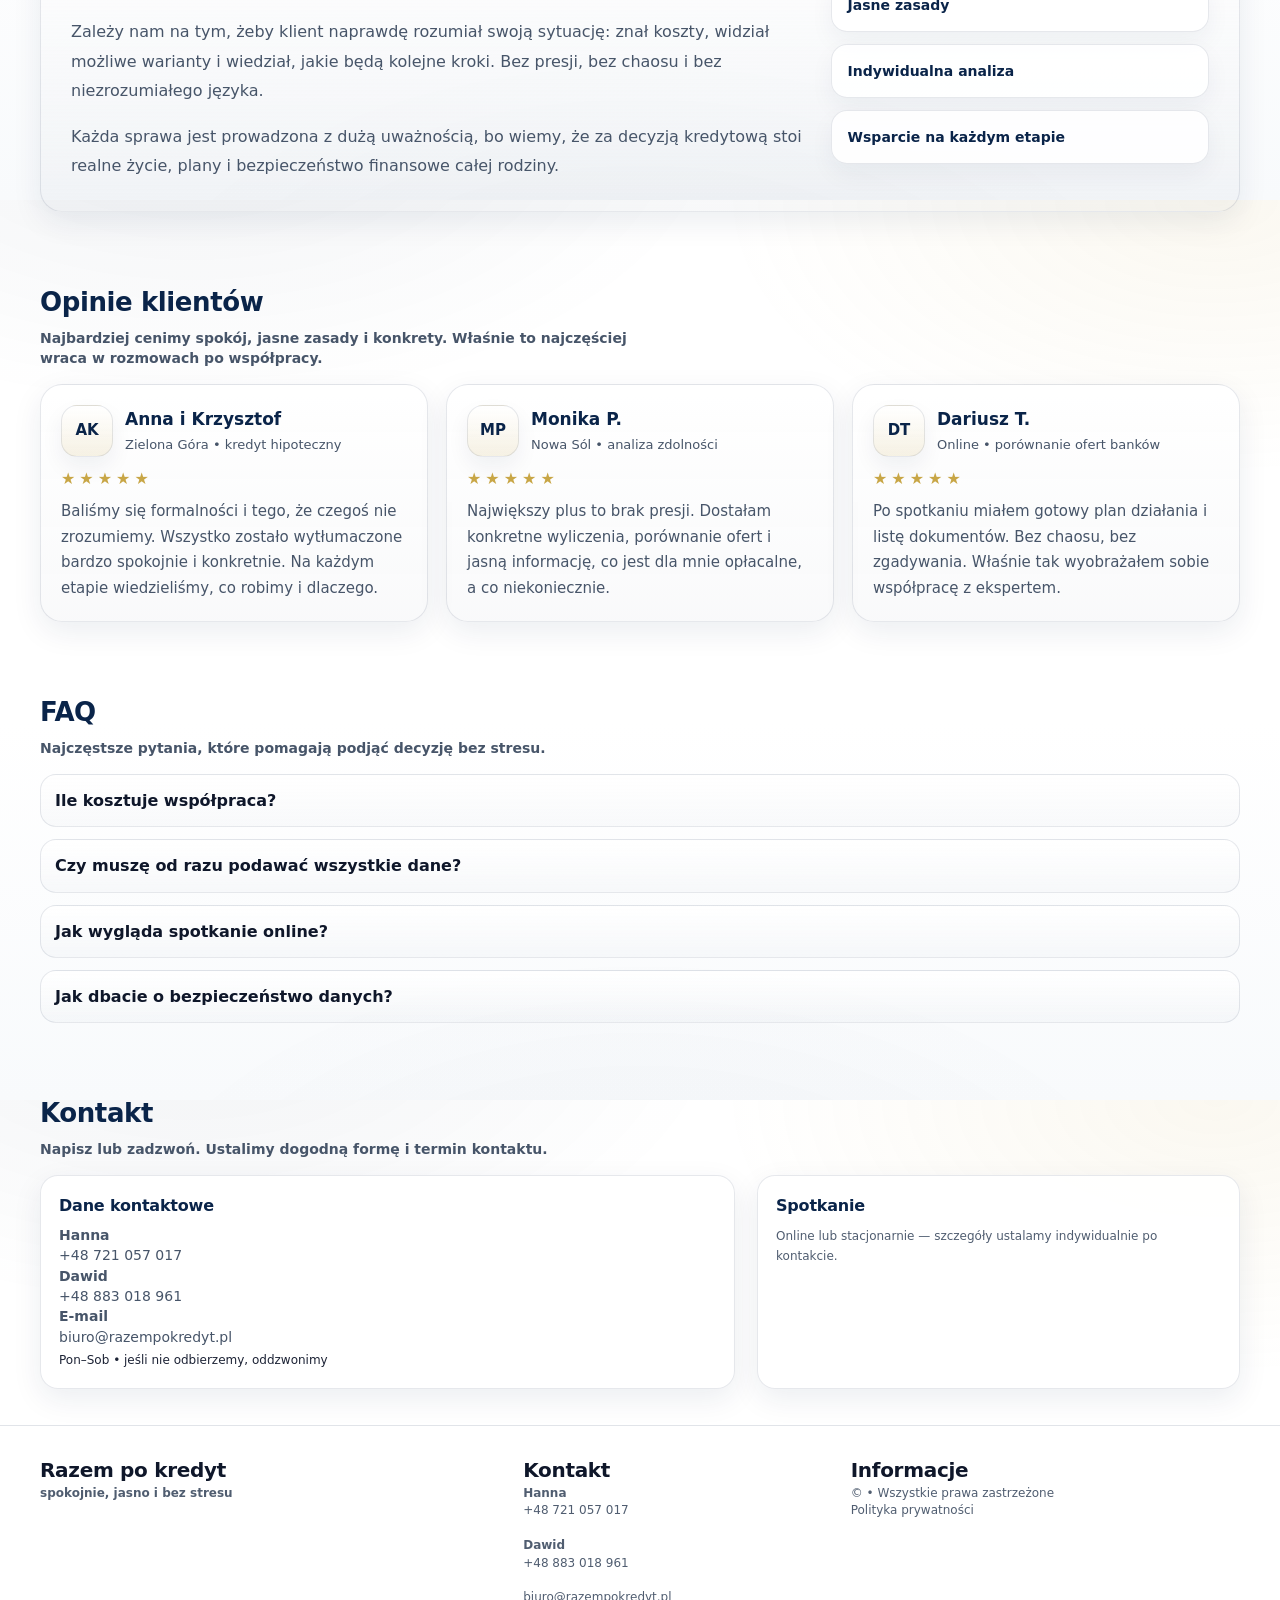
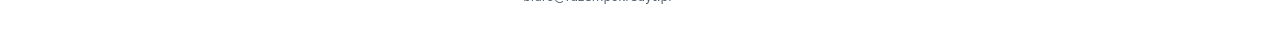
==== commit 7e4f6ac2: "Refactor contact section in index.html" ====
--- a/index.html
+++ b/index.html
@@ -331,48 +331,48 @@
     </div>
   </section>
 
-  <!-- CONTACT -->
-  <section id="kontakt">
-    <div class="container">
-      <div class="section-title">
-        <div>
-          <h2>Kontakt</h2>
-          <p class="subtitle">Napisz lub zadzwoń. Ustalimy dogodną formę i termin kontaktu.</p>
-        </div>
-      </div>
-
-<div class="row grid-3">
-  <div class="card">
-    <h3>Kontakt</h3>
-
-    <p>
-      <strong>Hanna</strong><br>
-      <a class="mutedlink" href="tel:+48721057017">+48 721 057 017</a>
-    </p>
-
-    <p>
-      <strong>Dawid</strong><br>
-      <a class="mutedlink" href="tel:+48883018961">+48 883 018 961</a>
-    </p>
-
-    <p>
-      <strong>E-mail</strong><br>
-      <a class="mutedlink" href="mailto:biuro@razempokredyt.pl">biuro@razempokredyt.pl</a>
-    </p>
-
-    <span class="tiny">Pon–Sob • jeśli nie odbierzemy, oddzwonimy</span>
+<!-- CONTACT -->
+<section id="kontakt">
+  <div class="container">
+    <div class="section-title">
+      <div>
+        <h2>Kontakt</h2>
+        <p class="subtitle">Napisz lub zadzwoń. Ustalimy dogodną formę i termin kontaktu.</p>
+      </div>
+    </div>
+
+    <div class="row grid-2">
+      <div class="card">
+        <h3>Dane kontaktowe</h3>
+
+        <p>
+          <strong>Hanna</strong><br>
+          <a class="mutedlink" href="tel:+48721057017">+48 721 057 017</a>
+        </p>
+
+        <p>
+          <strong>Dawid</strong><br>
+          <a class="mutedlink" href="tel:+48883018961">+48 883 018 961</a>
+        </p>
+
+        <p>
+          <strong>E-mail</strong><br>
+          <a class="mutedlink" href="mailto:biuro@razempokredyt.pl">biuro@razempokredyt.pl</a>
+        </p>
+
+        <span class="tiny">Pon–Sob • jeśli nie odbierzemy, oddzwonimy</span>
+      </div>
+
+      <div class="card">
+        <h3>Spotkanie</h3>
+        <p>
+          <span class="tiny">
+            Online lub stacjonarnie — szczegóły ustalamy indywidualnie po kontakcie.
+          </span>
+        </p>
+      </div>
+    </div>
   </div>
-
-  <div class="card">
-    <h3>Spotkanie</h3>
-    <p>
-      <span class="tiny">
-        Online lub stacjonarnie — szczegóły ustalamy indywidualnie po kontakcie.
-      </span>
-    </p>
-  </div>
-</div>
-</div>
 </section>
 </main>
 
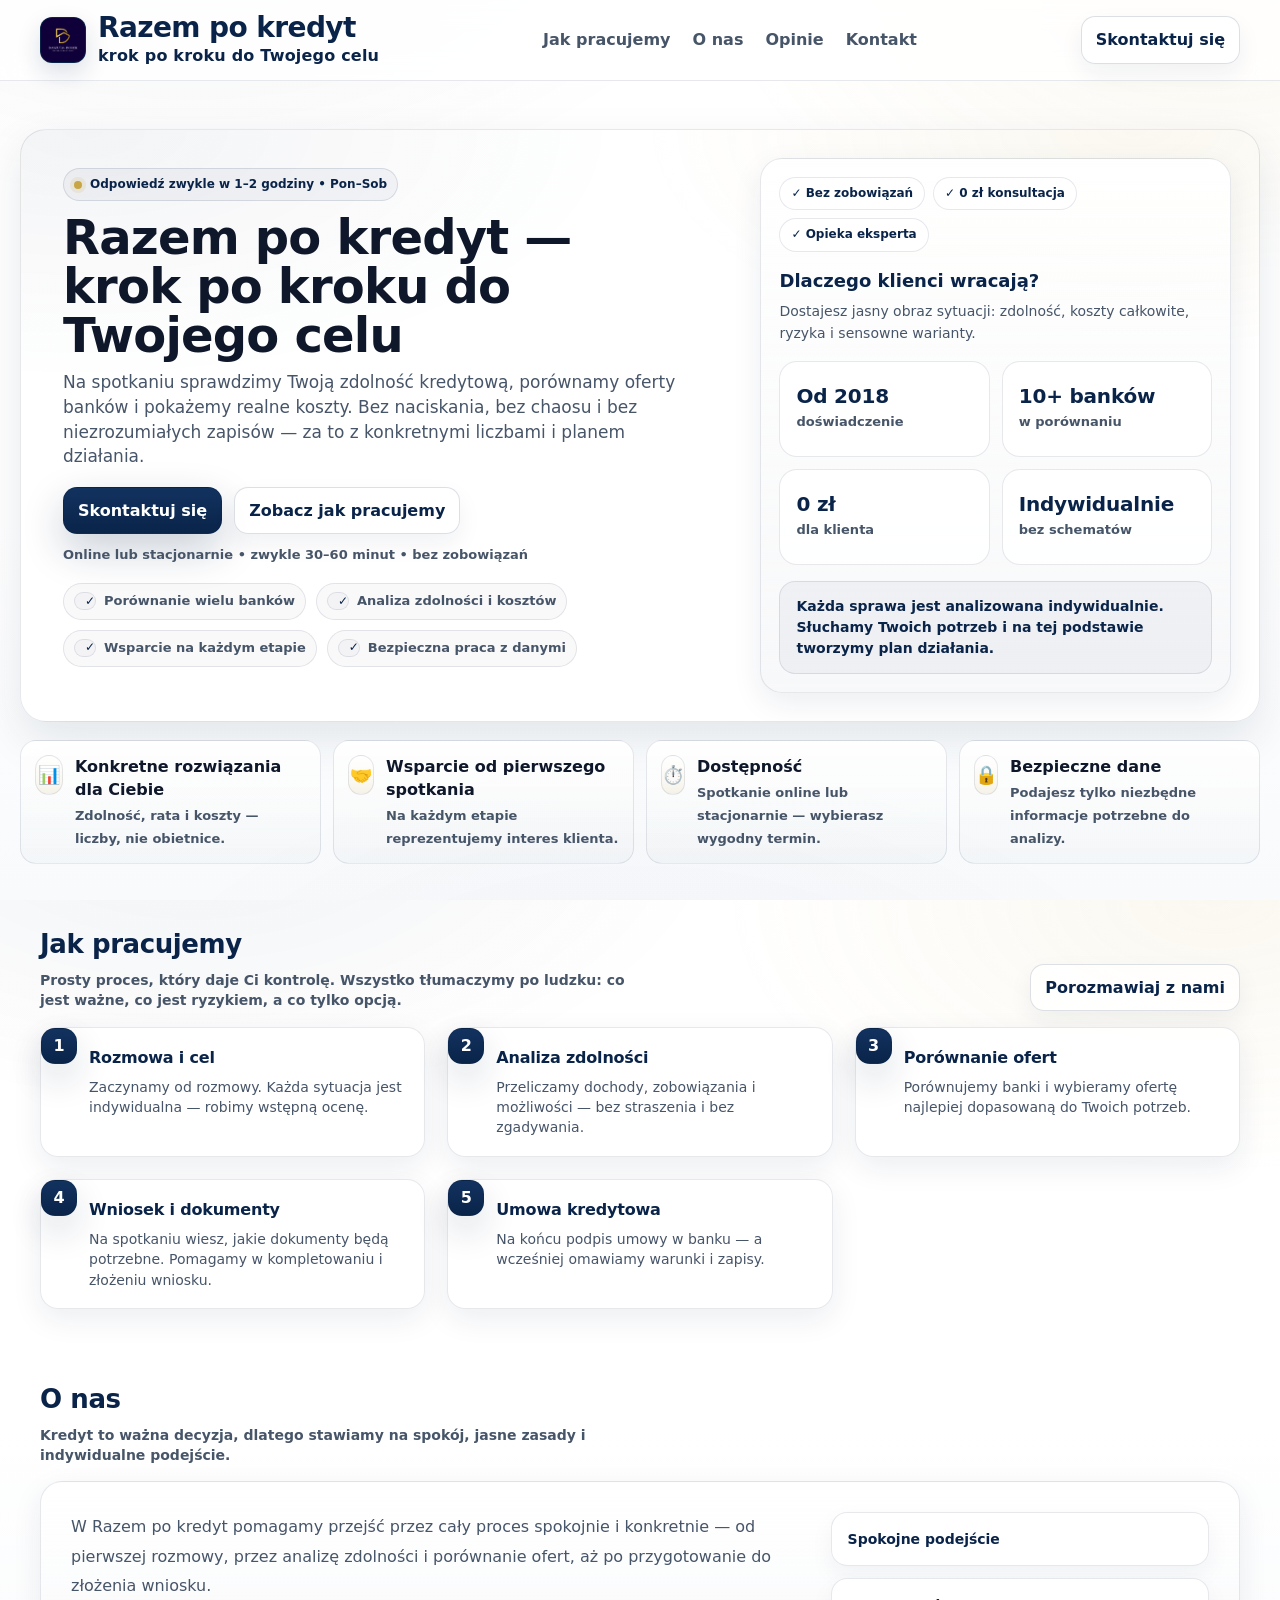
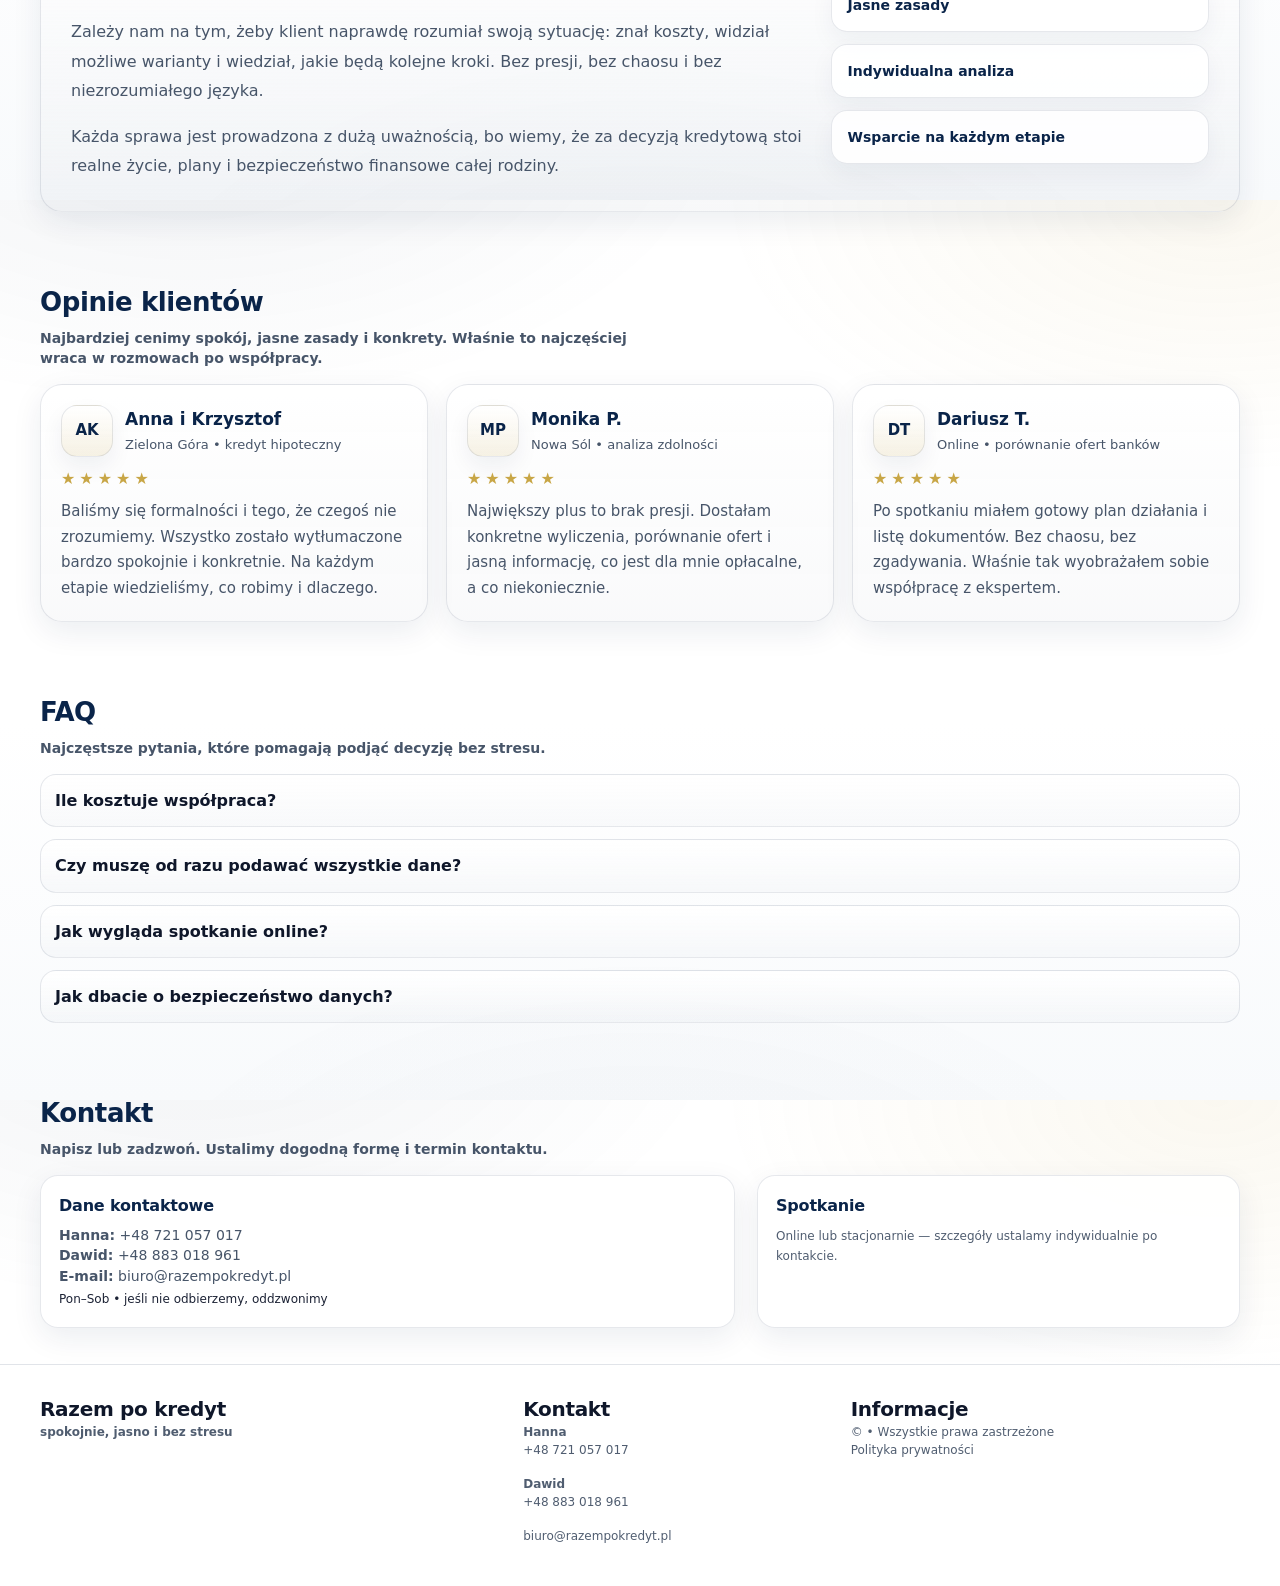
==== commit 2788a8ef: "Refactor contact information layout in index.html" ====
--- a/index.html
+++ b/index.html
@@ -342,26 +342,26 @@
     </div>
 
     <div class="row grid-2">
-      <div class="card">
-        <h3>Dane kontaktowe</h3>
-
-        <p>
-          <strong>Hanna</strong><br>
-          <a class="mutedlink" href="tel:+48721057017">+48 721 057 017</a>
-        </p>
-
-        <p>
-          <strong>Dawid</strong><br>
-          <a class="mutedlink" href="tel:+48883018961">+48 883 018 961</a>
-        </p>
-
-        <p>
-          <strong>E-mail</strong><br>
-          <a class="mutedlink" href="mailto:biuro@razempokredyt.pl">biuro@razempokredyt.pl</a>
-        </p>
-
-        <span class="tiny">Pon–Sob • jeśli nie odbierzemy, oddzwonimy</span>
-      </div>
+<div class="card">
+  <h3>Dane kontaktowe</h3>
+
+  <p class="contact-line">
+    <strong>Hanna:</strong>
+    <a class="mutedlink" href="tel:+48721057017">+48 721 057 017</a>
+  </p>
+
+  <p class="contact-line">
+    <strong>Dawid:</strong>
+    <a class="mutedlink" href="tel:+48883018961">+48 883 018 961</a>
+  </p>
+
+  <p class="contact-line">
+    <strong>E-mail:</strong>
+    <a class="mutedlink" href="mailto:biuro@razempokredyt.pl">biuro@razempokredyt.pl</a>
+  </p>
+
+  <span class="tiny">Pon–Sob • jeśli nie odbierzemy, oddzwonimy</span>
+</div>
 
       <div class="card">
         <h3>Spotkanie</h3>
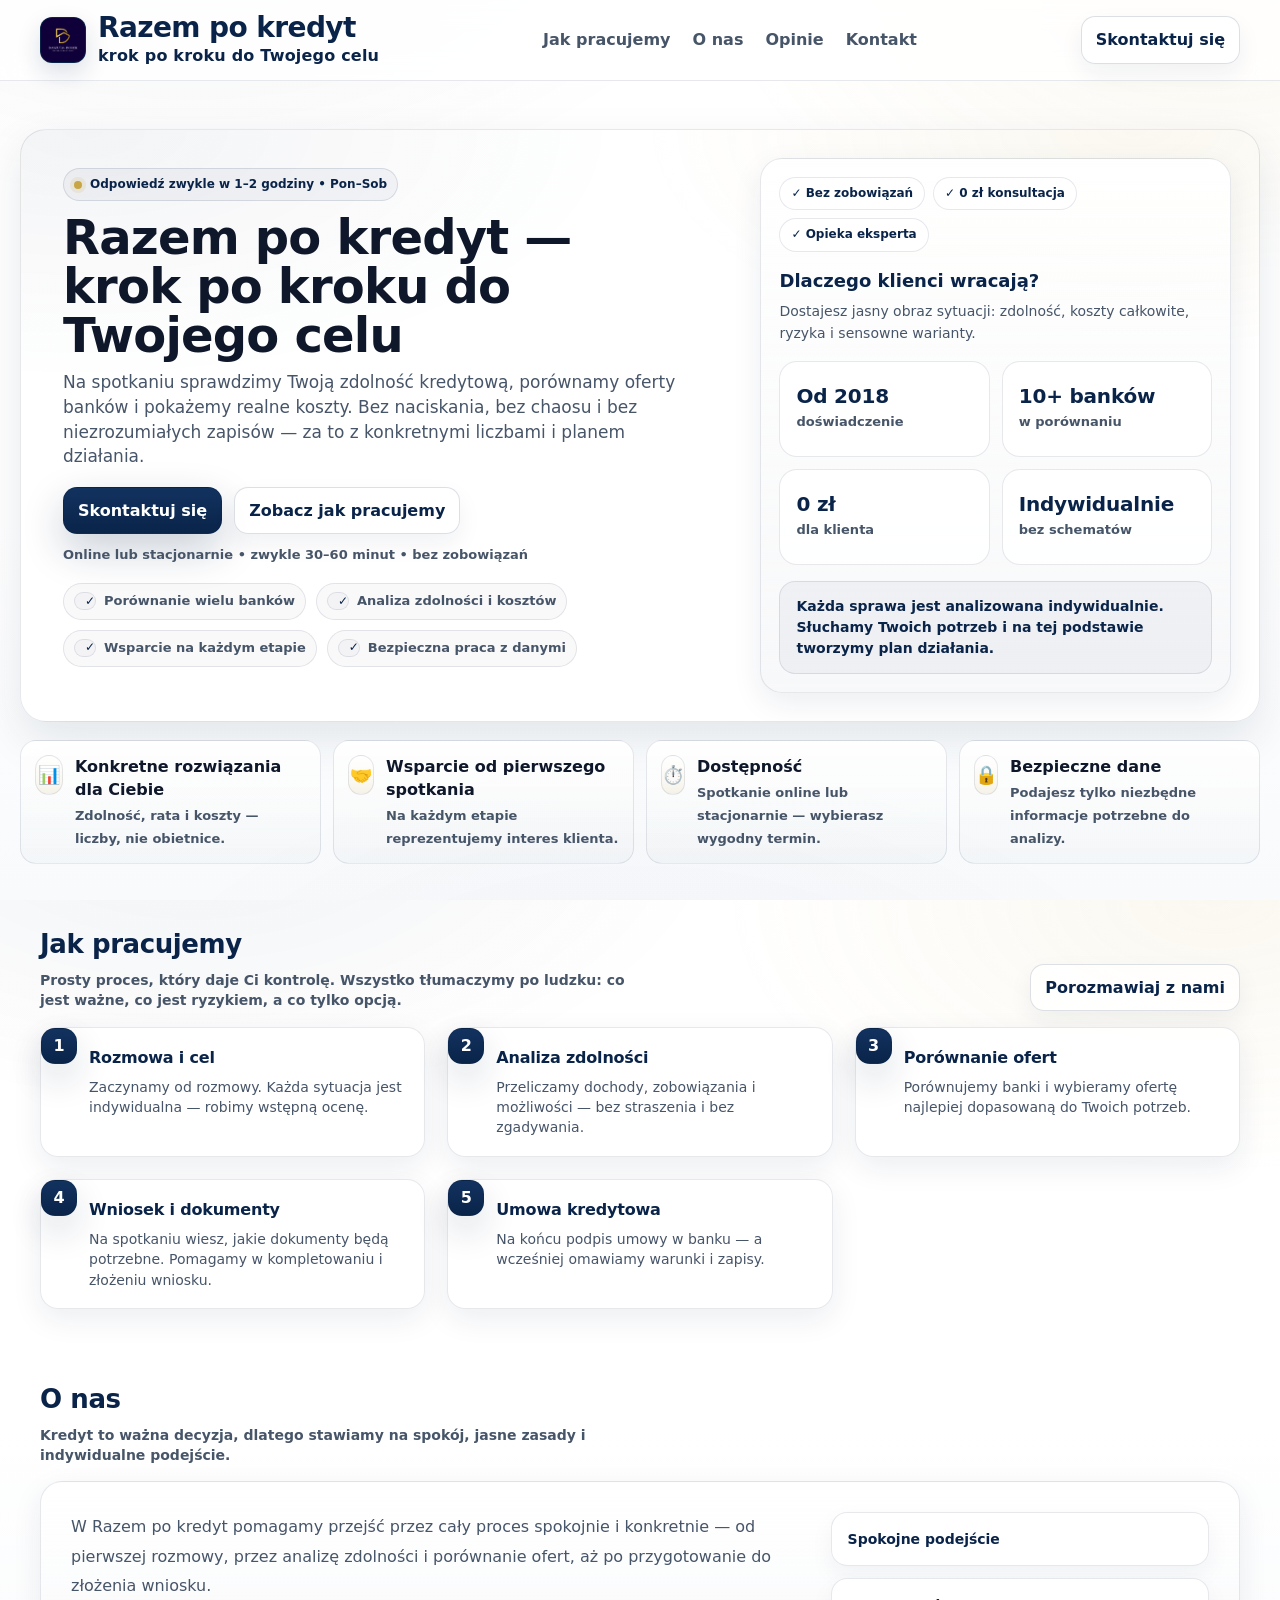
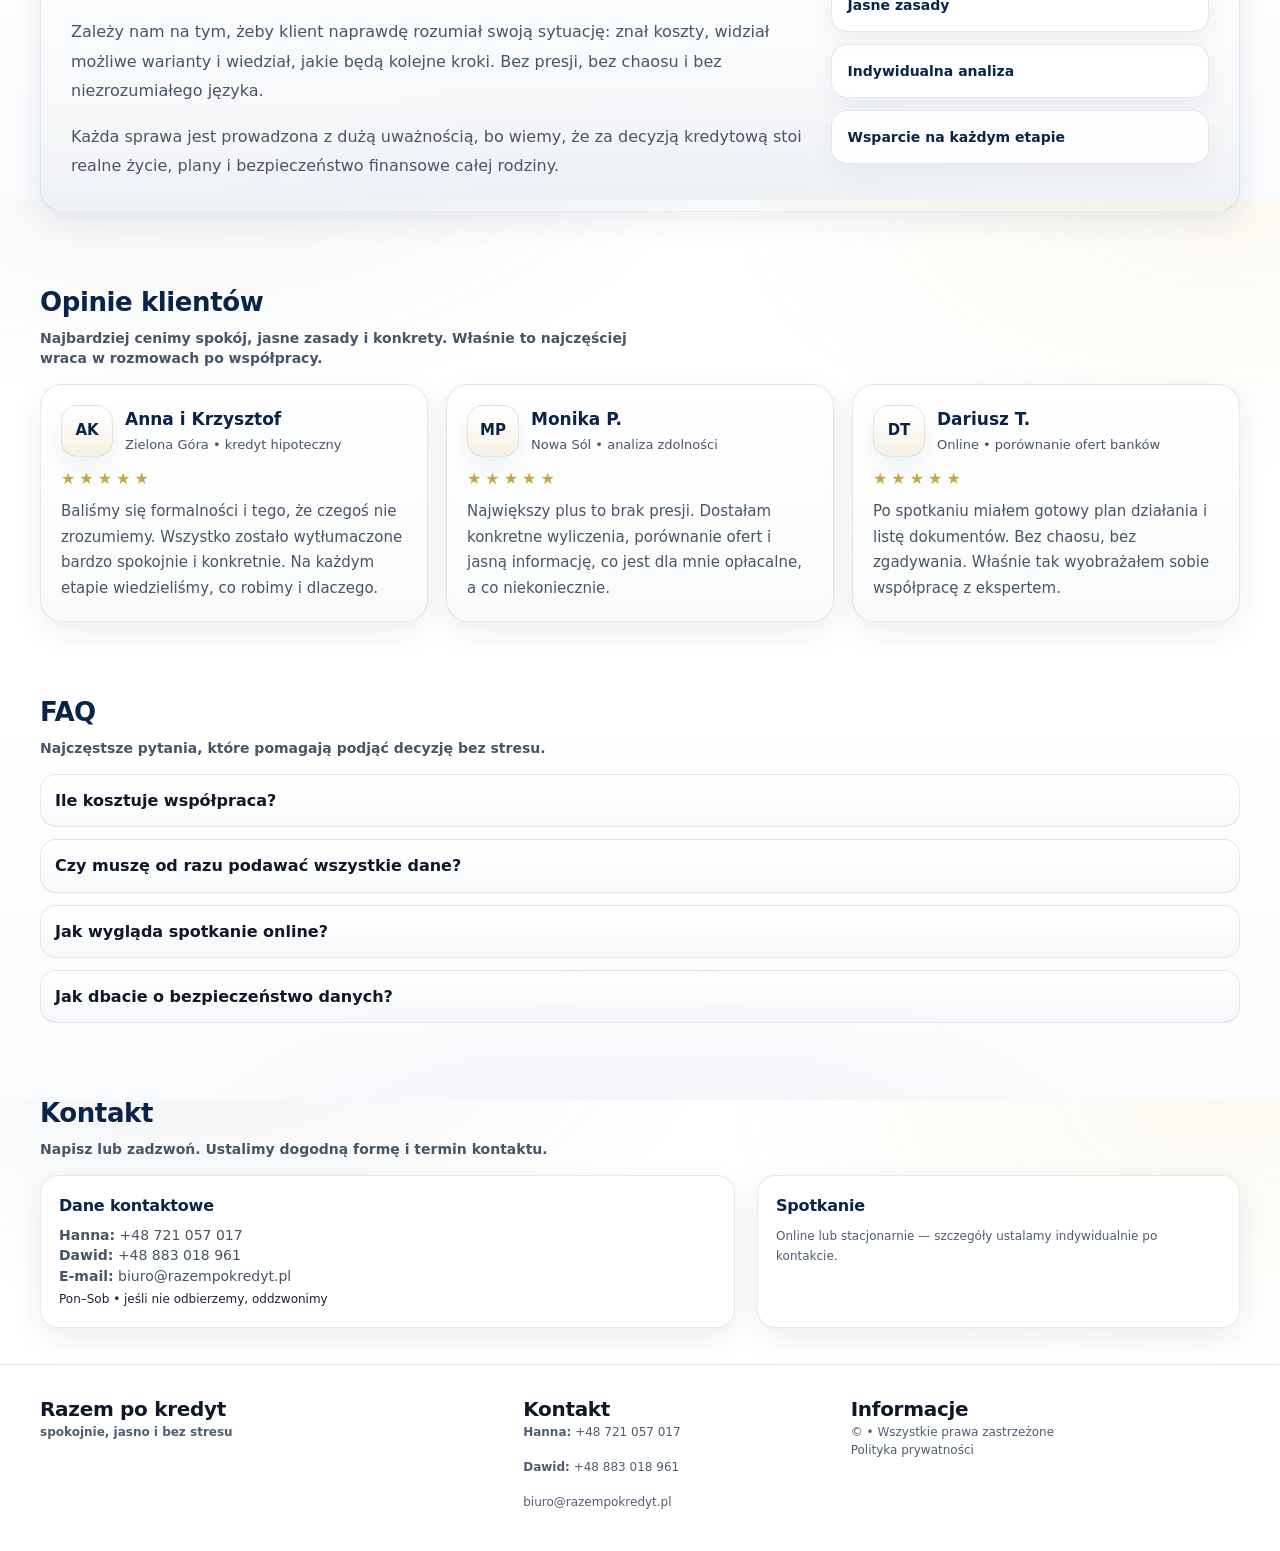
==== commit 15da0aa8: "Update contact names to include colons" ====
--- a/index.html
+++ b/index.html
@@ -388,10 +388,10 @@
       <div>
         <b>Kontakt</b>
         <div class="tiny">
-          <strong>Hanna</strong><br>
+          <strong>Hanna:</strong>
           <a class="mutedlink" href="tel:+48721057017">+48 721 057 017</a><br><br>
 
-          <strong>Dawid</strong><br>
+          <strong>Dawid:</strong>
           <a class="mutedlink" href="tel:+48883018961">+48 883 018 961</a><br><br>
 
           <a class="mutedlink" href="mailto:biuro@razempokredyt.pl">biuro@razempokredyt.pl</a>
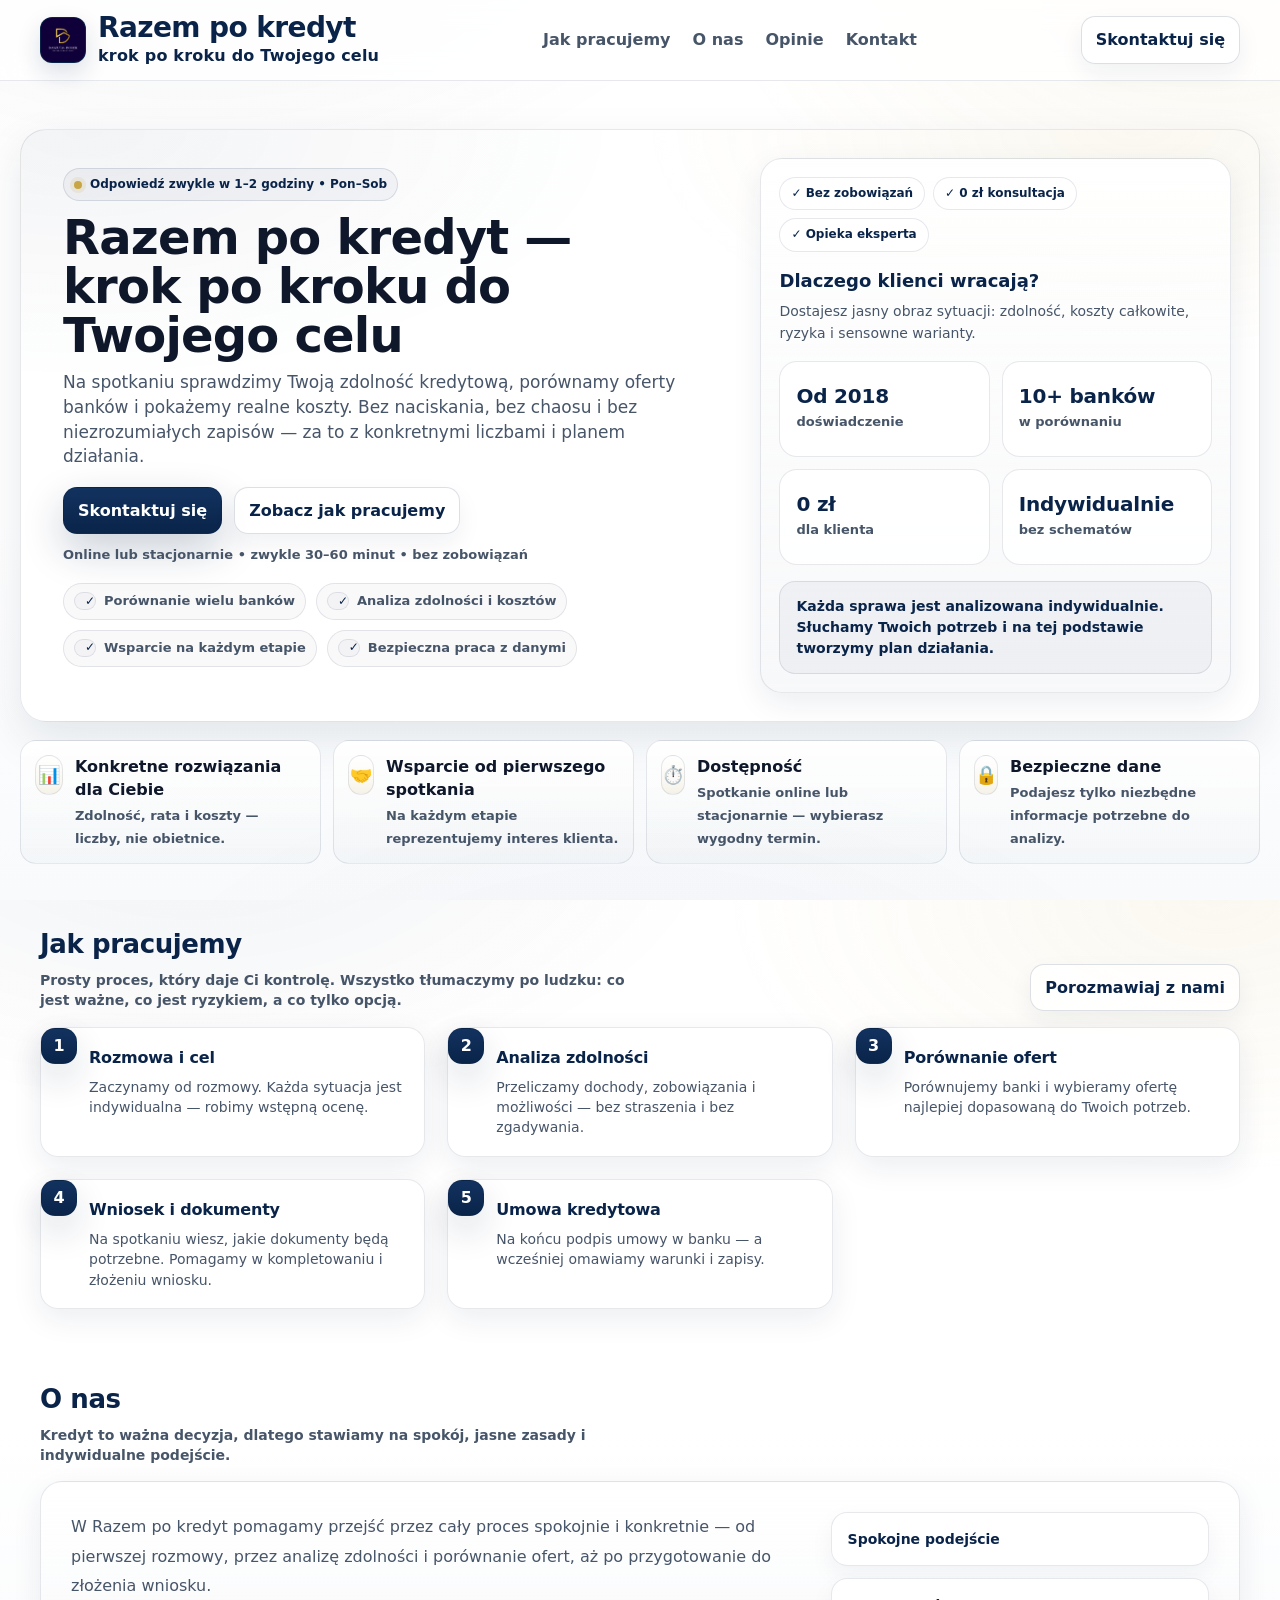
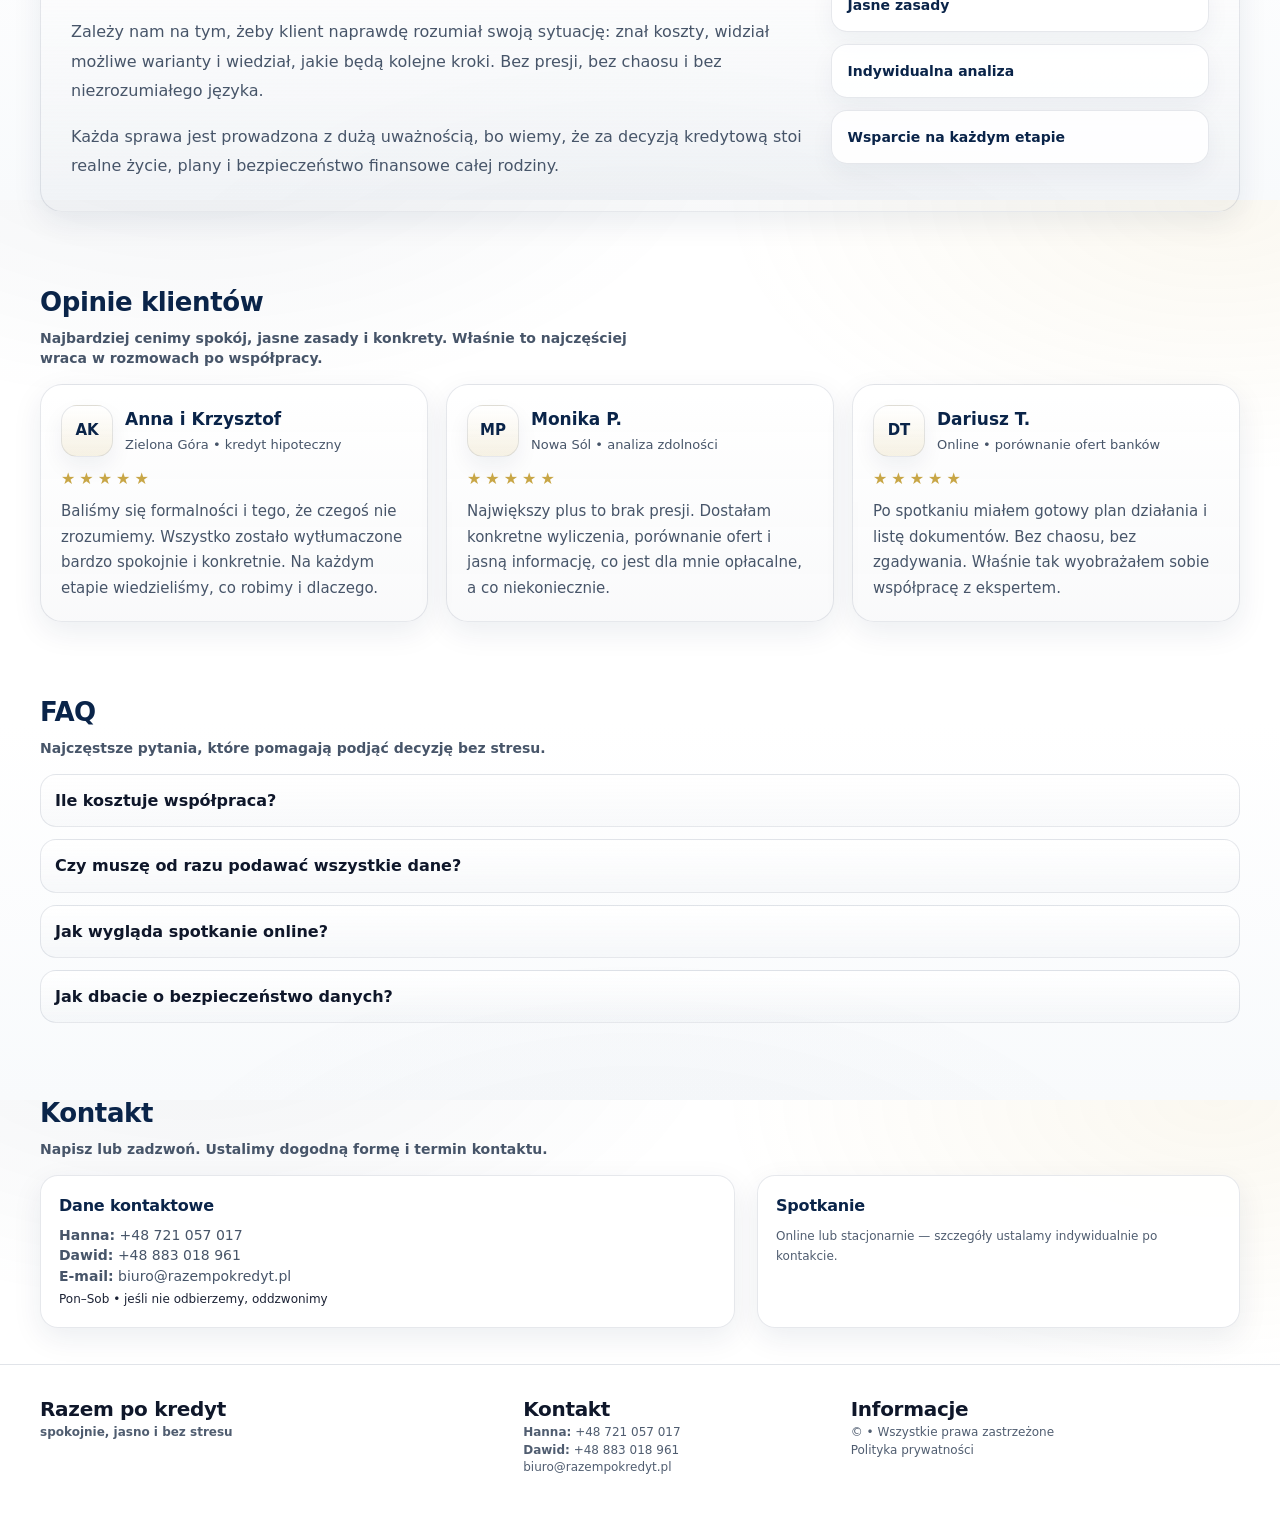
==== commit 51bb8718: "Fix formatting of contact links in index.html" ====
--- a/index.html
+++ b/index.html
@@ -389,10 +389,10 @@
         <b>Kontakt</b>
         <div class="tiny">
           <strong>Hanna:</strong>
-          <a class="mutedlink" href="tel:+48721057017">+48 721 057 017</a><br><br>
+          <a class="mutedlink" href="tel:+48721057017">+48 721 057 017</a><br>
 
           <strong>Dawid:</strong>
-          <a class="mutedlink" href="tel:+48883018961">+48 883 018 961</a><br><br>
+          <a class="mutedlink" href="tel:+48883018961">+48 883 018 961</a><br>
 
           <a class="mutedlink" href="mailto:biuro@razempokredyt.pl">biuro@razempokredyt.pl</a>
         </div>
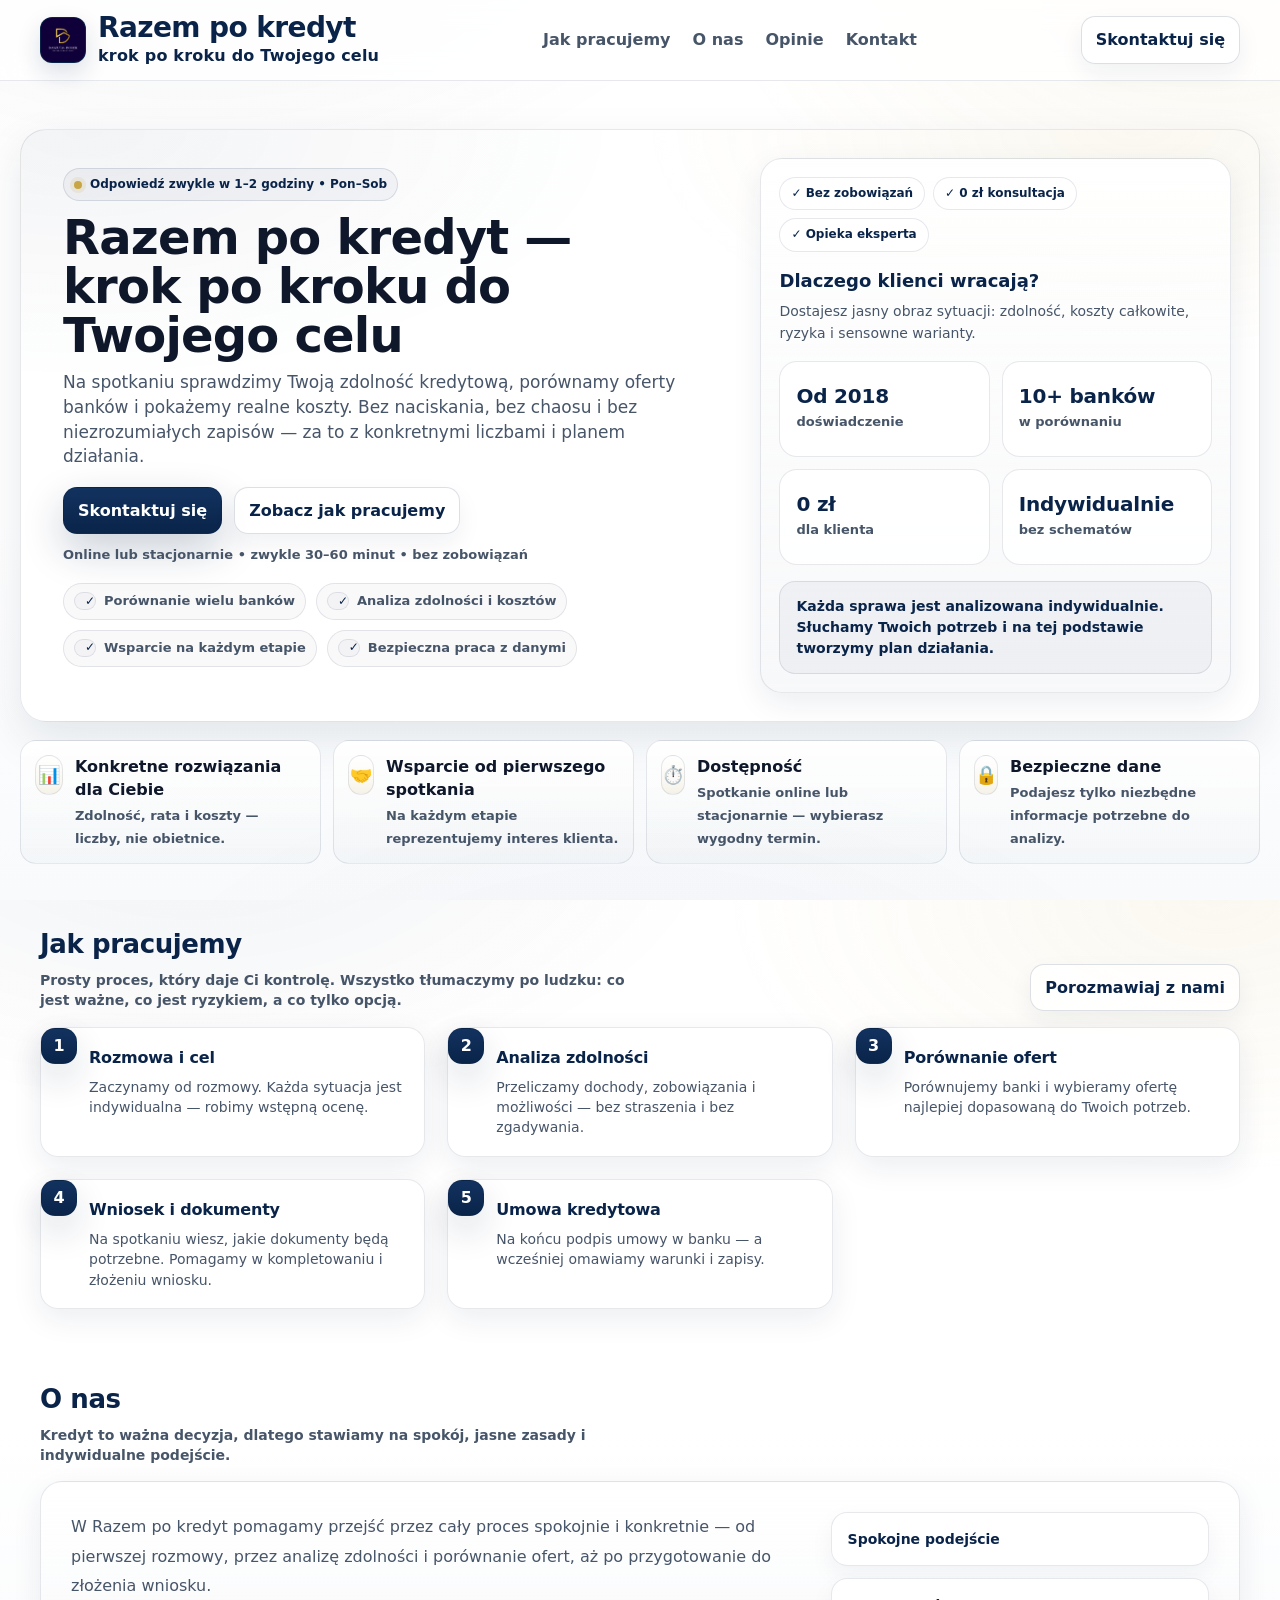
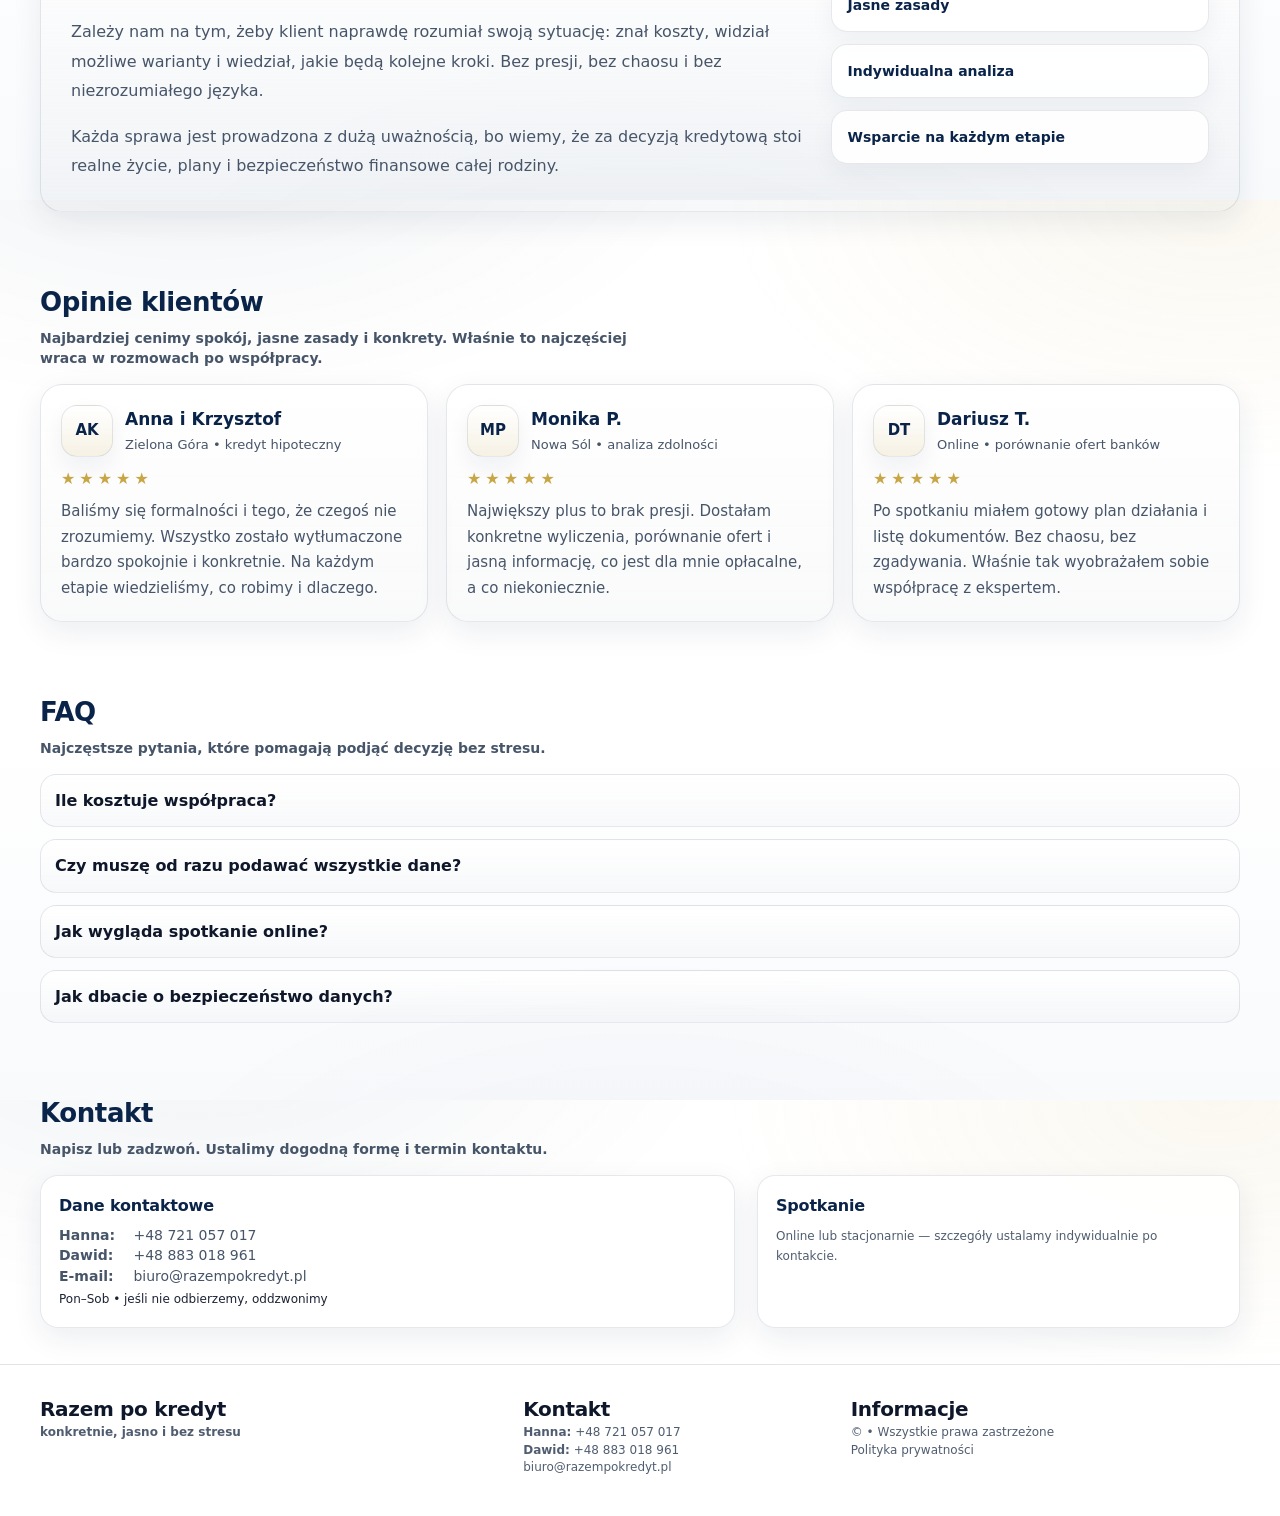
==== commit f674501f: "Update index.html" ====
--- a/index.html
+++ b/index.html
@@ -382,7 +382,7 @@
       
       <div>
         <b>Razem po kredyt</b>
-        <div class="tiny"><strong>spokojnie, jasno i bez stresu</strong></div>
+        <div class="tiny"><strong>konkretnie, jasno i bez stresu</strong></div>
       </div>
 
       <div>
--- a/assets/css/style.css
+++ b/assets/css/style.css
@@ -829,3 +829,12 @@
   }
 }
 
+.contact-line {
+  margin: 6px 0;
+  font-size: 15px;
+}
+
+.contact-line strong {
+  display: inline-block;
+  min-width: 70px;
+}
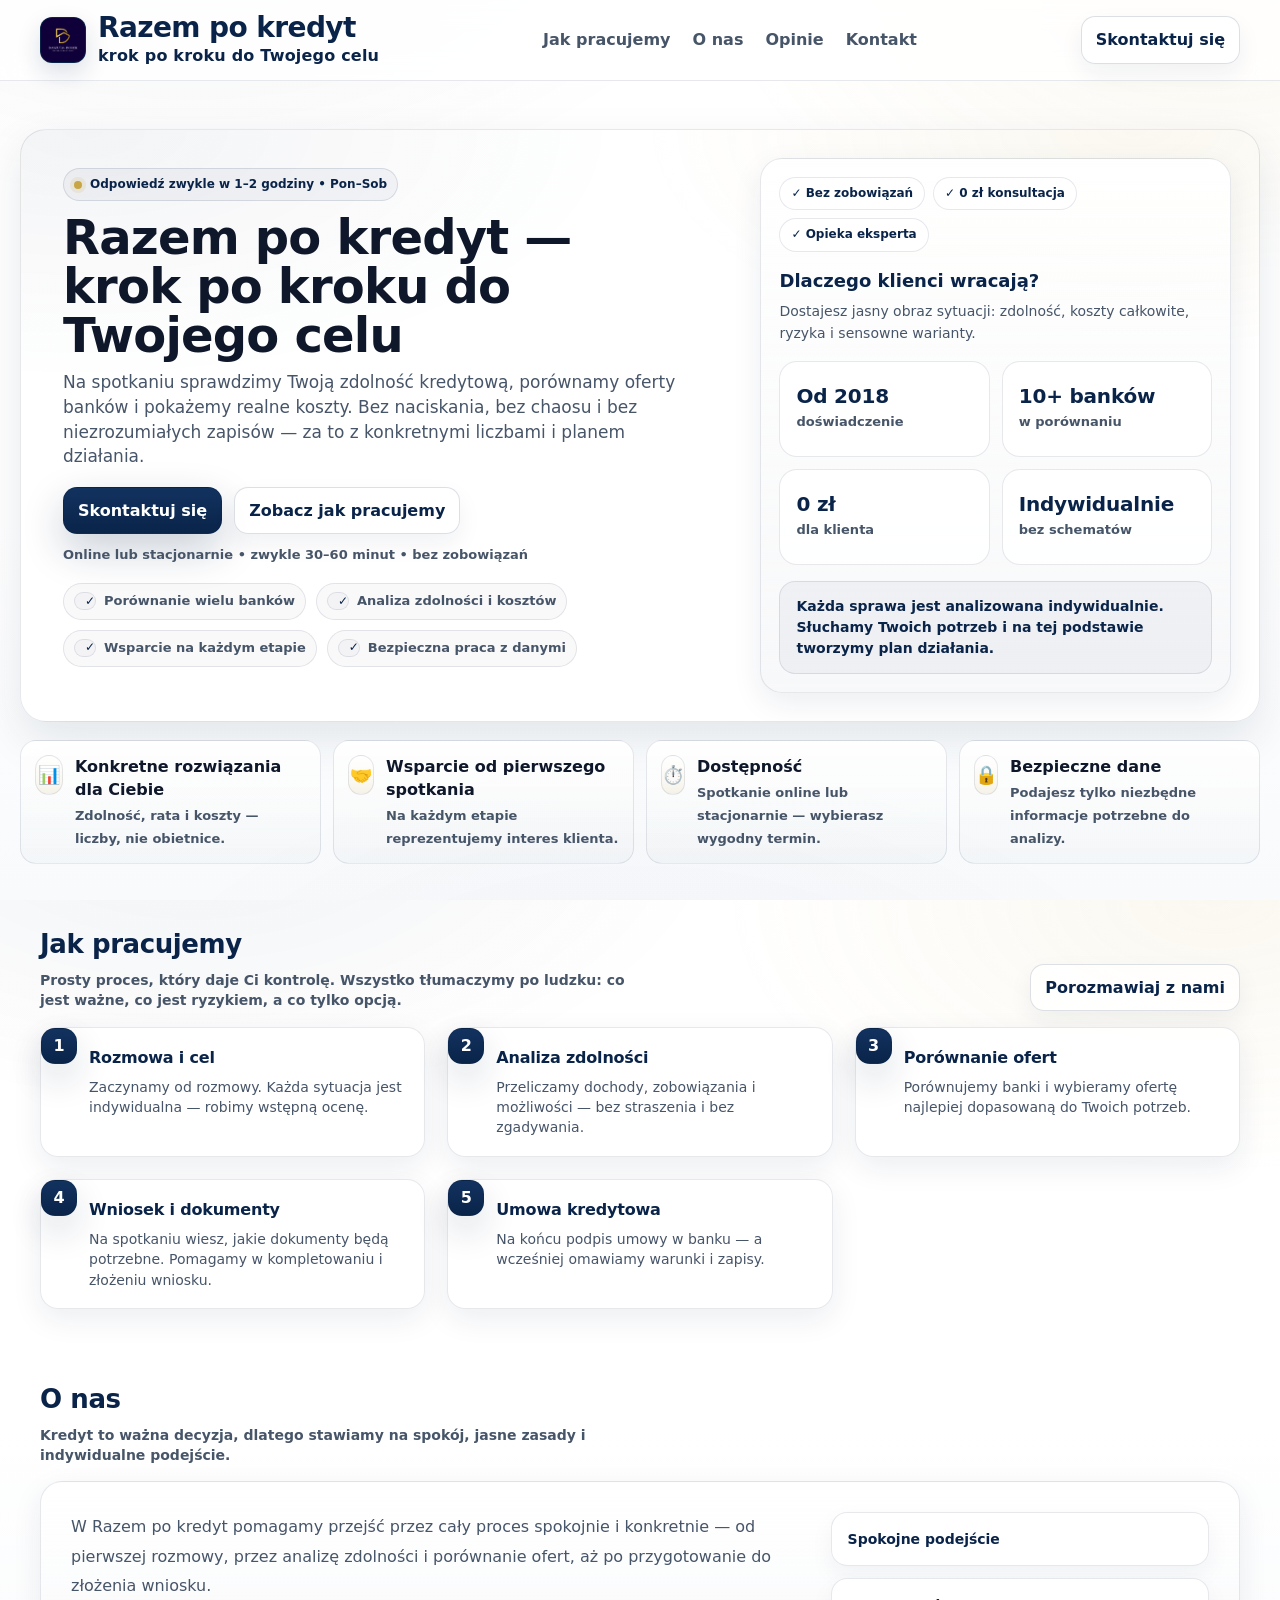
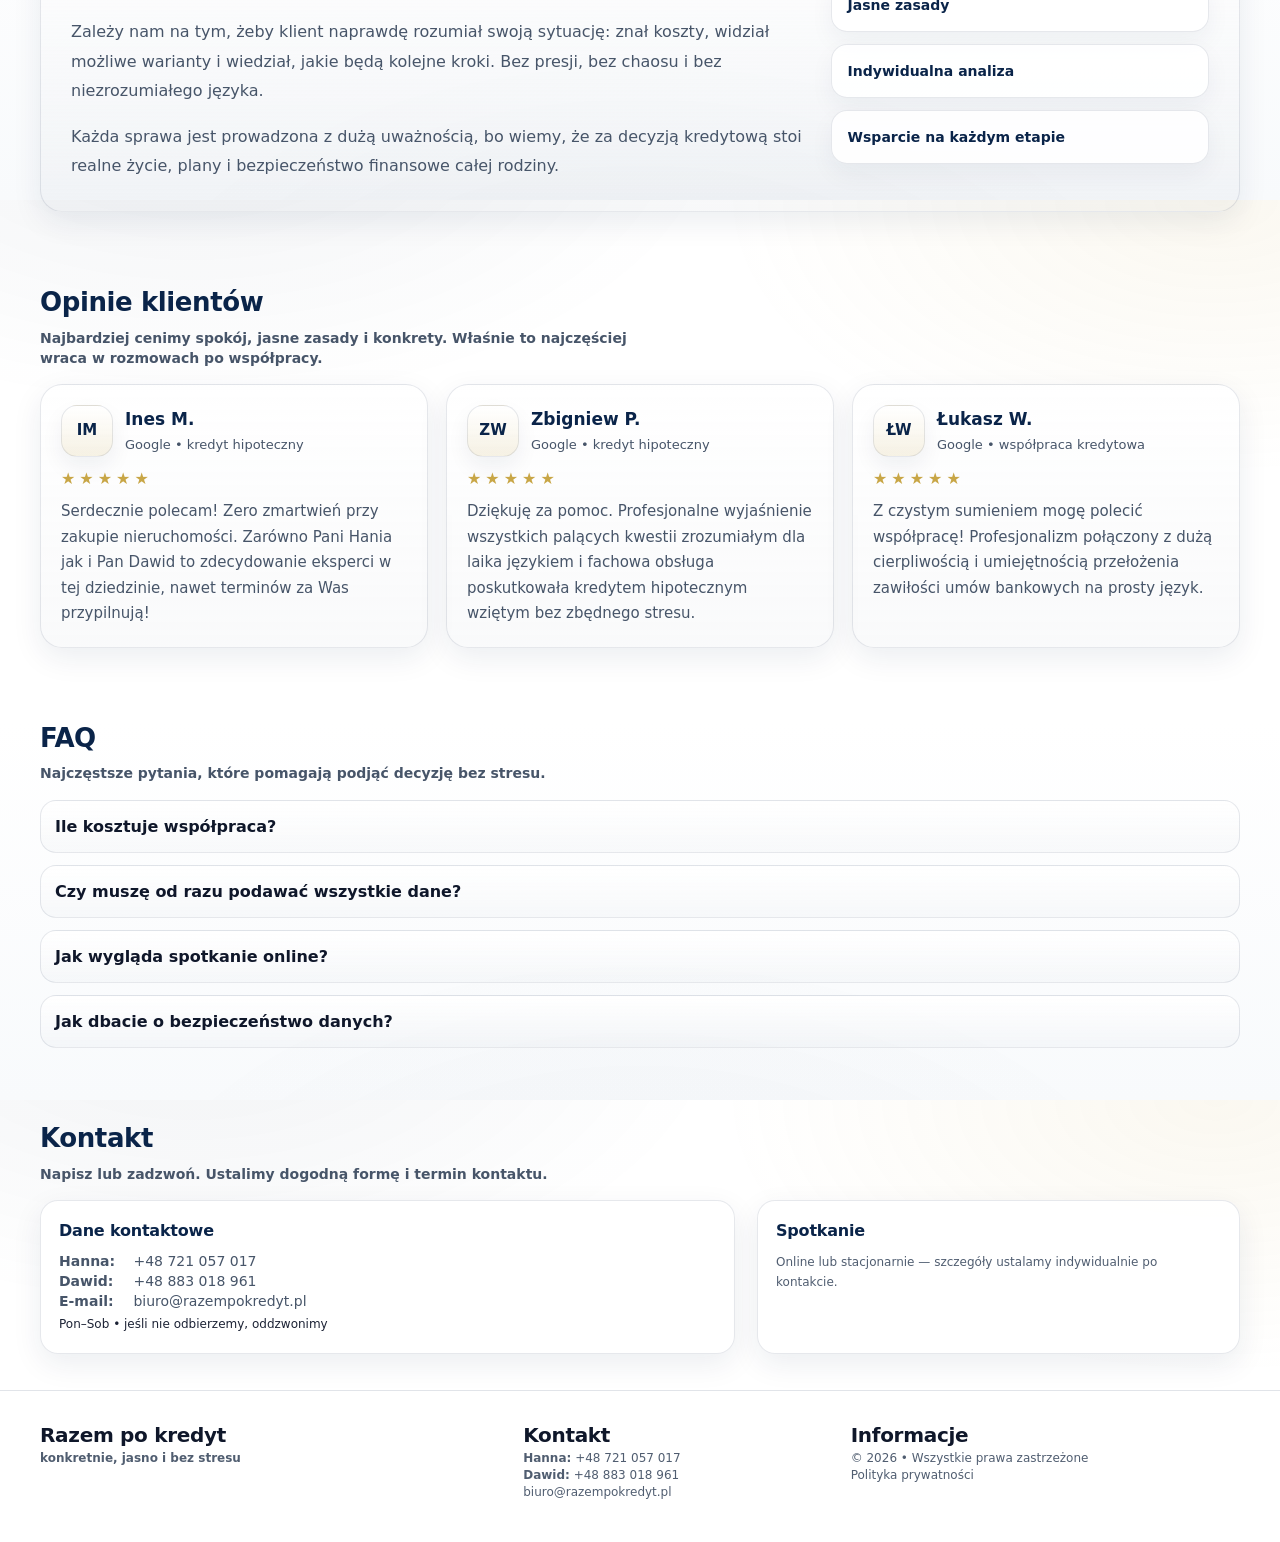
==== commit 2a8fd99a: "Update opinie" ====
--- a/index.html
+++ b/index.html
@@ -238,64 +238,67 @@
           </p>
         </div>
       </div>
-
+      
       <div class="testimonials-grid">
         <article class="testimonial-card">
           <div class="testimonial-top">
-            <div class="testimonial-avatar" aria-hidden="true">AK</div>
+            <div class="testimonial-avatar" aria-hidden="true">IM</div>
             <div>
-              <h3>Anna i Krzysztof</h3>
-              <p class="testimonial-meta">Zielona Góra • kredyt hipoteczny</p>
-            </div>
-          </div>
-
+              <h3>Ines M.</h3>
+              <p class="testimonial-meta">Google • kredyt hipoteczny</p>
+            </div>
+          </div>
+      
           <div class="testimonial-stars" aria-label="Ocena 5 na 5">
             <span>★</span><span>★</span><span>★</span><span>★</span><span>★</span>
           </div>
-
+      
           <p class="testimonial-text">
-            Baliśmy się formalności i tego, że czegoś nie zrozumiemy. Wszystko zostało wytłumaczone bardzo spokojnie i konkretnie.
-            Na każdym etapie wiedzieliśmy, co robimy i dlaczego.
+            Serdecznie polecam! Zero zmartwień przy zakupie nieruchomości.
+            Zarówno Pani Hania jak i Pan Dawid to zdecydowanie eksperci w tej dziedzinie,
+            nawet terminów za Was przypilnują!
           </p>
         </article>
-
+      
         <article class="testimonial-card">
           <div class="testimonial-top">
-            <div class="testimonial-avatar" aria-hidden="true">MP</div>
+            <div class="testimonial-avatar" aria-hidden="true">ZW</div>
             <div>
-              <h3>Monika P.</h3>
-              <p class="testimonial-meta">Nowa Sól • analiza zdolności</p>
-            </div>
-          </div>
-
+              <h3>Zbigniew P.</h3>
+              <p class="testimonial-meta">Google • kredyt hipoteczny</p>
+            </div>
+          </div>
+      
           <div class="testimonial-stars" aria-label="Ocena 5 na 5">
             <span>★</span><span>★</span><span>★</span><span>★</span><span>★</span>
           </div>
-
+      
           <p class="testimonial-text">
-            Największy plus to brak presji. Dostałam konkretne wyliczenia, porównanie ofert i jasną informację,
-            co jest dla mnie opłacalne, a co niekoniecznie.
+            Dziękuję za pomoc. Profesjonalne wyjaśnienie wszystkich palących kwestii
+            zrozumiałym dla laika językiem i fachowa obsługa poskutkowała kredytem hipotecznym
+            wziętym bez zbędnego stresu.
           </p>
         </article>
-
+      
         <article class="testimonial-card">
           <div class="testimonial-top">
-            <div class="testimonial-avatar" aria-hidden="true">DT</div>
+            <div class="testimonial-avatar" aria-hidden="true">ŁW</div>
             <div>
-              <h3>Dariusz T.</h3>
-              <p class="testimonial-meta">Online • porównanie ofert banków</p>
-            </div>
-          </div>
-
+              <h3>Łukasz W.</h3>
+              <p class="testimonial-meta">Google • współpraca kredytowa</p>
+            </div>
+          </div>
+      
           <div class="testimonial-stars" aria-label="Ocena 5 na 5">
             <span>★</span><span>★</span><span>★</span><span>★</span><span>★</span>
           </div>
-
+      
           <p class="testimonial-text">
-            Po spotkaniu miałem gotowy plan działania i listę dokumentów. Bez chaosu, bez zgadywania.
-            Właśnie tak wyobrażałem sobie współpracę z ekspertem.
-          </p>
-        </article>
+            Z czystym sumieniem mogę polecić współpracę!
+            Profesjonalizm połączony z dużą cierpliwością i umiejętnością przełożenia
+            zawiłości umów bankowych na prosty język.
+          </p>
+        </article> 
       </div>
     </div>
   </section>
